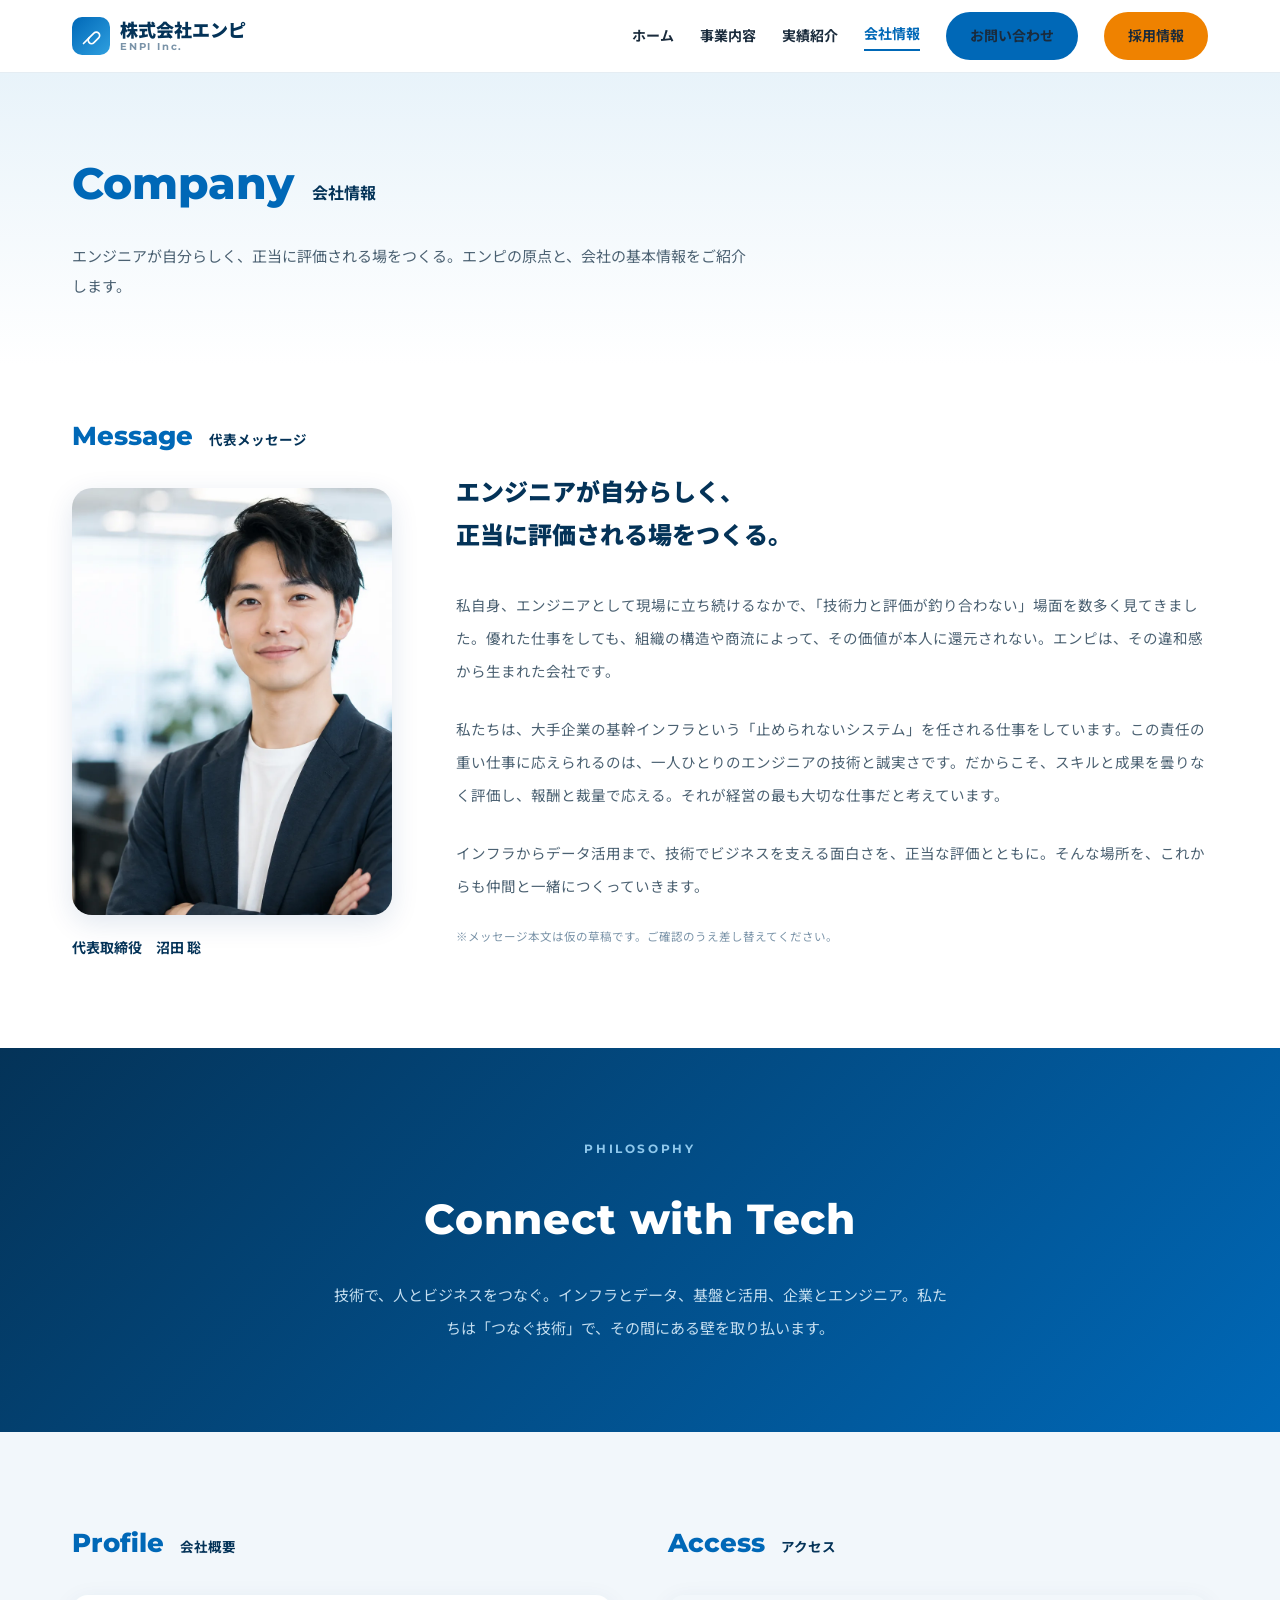
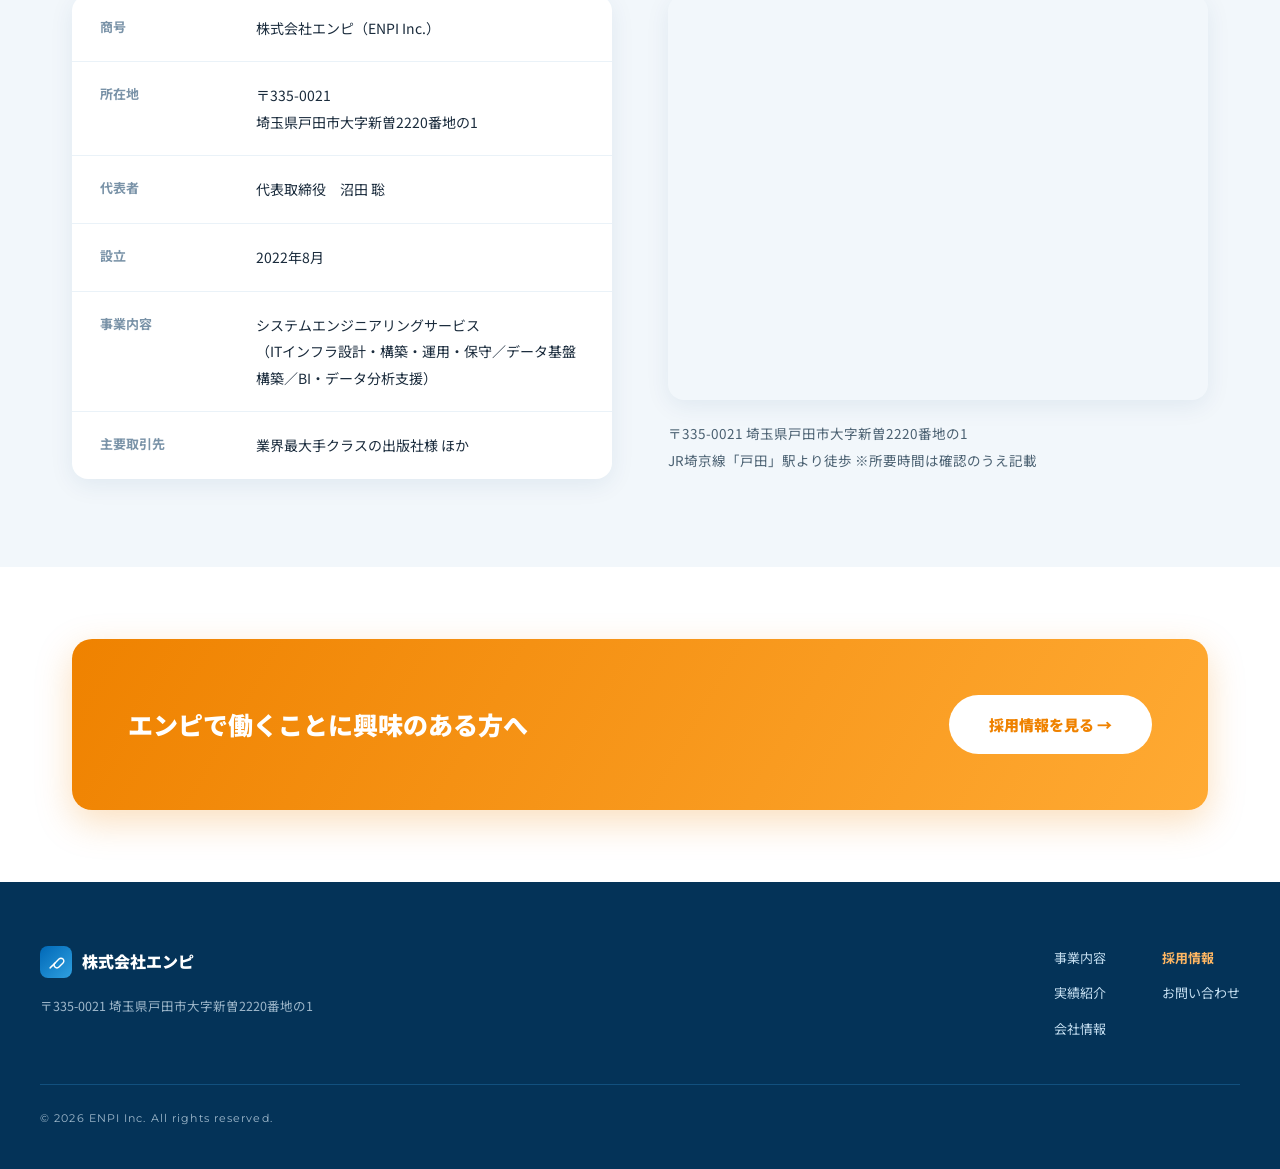
==== company.html @ b6f7d5bb "Add files via upload" ====
<!DOCTYPE html>
<html lang="ja">
<head>
<meta charset="UTF-8">
<meta name="viewport" content="width=device-width, initial-scale=1">
<title>会社情報｜株式会社エンピ</title>
<meta name="description" content="株式会社エンピの代表メッセージ、経営理念、会社概要、アクセスのご案内。">
<link rel="preconnect" href="https://fonts.googleapis.com"><link rel="preconnect" href="https://fonts.gstatic.com" crossorigin>
<link href="https://fonts.googleapis.com/css2?family=Noto+Sans+JP:wght@400;500;700;900&family=Montserrat:wght@600;700;800&display=swap" rel="stylesheet">
<link rel="stylesheet" href="css/style.css">
</head>
<body>

<header class="site-header">
  <div class="container inner">
    <a class="brand" href="index.html">
      <span class="brand-mark"><svg viewBox="0 0 24 24" width="20" height="20" fill="none" stroke="currentColor" stroke-width="2" stroke-linecap="round" stroke-linejoin="round"><path d="M3 21l7-7"/><path d="M10 14l5.5-5.5a4 4 0 0 1 5.7 5.7L15.5 19.9a4 4 0 0 1-5.7-5.7z"/></svg></span>
      <span class="brand-name"><b>株式会社エンピ</b><small>ENPI Inc.</small></span>
    </a>
    <button class="nav-toggle" aria-label="メニュー"><svg viewBox="0 0 24 24" width="26" height="26" fill="none" stroke="currentColor" stroke-width="2" stroke-linecap="round"><path d="M4 7h16M4 12h16M4 17h16"/></svg></button>
    <nav class="gnav">
      <a href="index.html">ホーム</a>
      <a href="services.html">事業内容</a>
      <a href="works.html">実績紹介</a>
      <a class="is-current" href="company.html">会社情報</a>
      <a class="btn btn-blue" href="contact.html">お問い合わせ</a>
      <a class="btn btn-orange" href="recruit.html">採用情報</a>
    </nav>
  </div>
</header>

<section class="page-title">
  <div class="container">
    <div class="head"><span class="en">Company</span><span class="ja">会社情報</span></div>
    <p class="lead">エンジニアが自分らしく、正当に評価される場をつくる。エンピの原点と、会社の基本情報をご紹介します。</p>
  </div>
</section>

<section style="padding:48px 0 88px">
  <div class="container company-grid" style="display:grid;grid-template-columns:320px 1fr;gap:64px;align-items:start">
    <div class="reveal">
      <div class="sec-head" style="margin-bottom:28px"><span class="en" style="font-size:26px">Message</span><span class="ja" style="font-size:13.5px">代表メッセージ</span></div>
      <div class="ph" style="width:100%;aspect-ratio:3/4;border-radius:20px;box-shadow:0 8px 28px rgba(0,60,120,.12)"><img src="asset/member-1.webp" alt="代表取締役の写真（仮）" style="object-position:center 20%"><!-- ※仮写真。代表の写真到着後に差し替え --></div>
      <p style="font-size:14px;font-weight:700;margin-top:20px;color:var(--navy)">代表取締役　沼田 聡</p>
    </div>
    <div class="reveal" style="padding-top:56px">
      <h2 style="font-size:24px;font-weight:900;color:var(--navy);line-height:1.8;margin-bottom:32px">エンジニアが自分らしく、<br>正当に評価される場をつくる。</h2>
      <div style="font-size:14.5px;line-height:2.3;color:var(--gray);display:flex;flex-direction:column;gap:24px">
        <p>私自身、エンジニアとして現場に立ち続けるなかで、「技術力と評価が釣り合わない」場面を数多く見てきました。優れた仕事をしても、組織の構造や商流によって、その価値が本人に還元されない。エンピは、その違和感から生まれた会社です。</p>
        <p>私たちは、大手企業の基幹インフラという「止められないシステム」を任される仕事をしています。この責任の重い仕事に応えられるのは、一人ひとりのエンジニアの技術と誠実さです。だからこそ、スキルと成果を曇りなく評価し、報酬と裁量で応える。それが経営の最も大切な仕事だと考えています。</p>
        <p>インフラからデータ活用まで、技術でビジネスを支える面白さを、正当な評価とともに。そんな場所を、これからも仲間と一緒につくっていきます。</p>
      </div>
      <p class="note" style="margin-top:24px;font-size:11.5px">※メッセージ本文は仮の草稿です。ご確認のうえ差し替えてください。</p>
    </div>
  </div>
</section>

<section class="philosophy" style="padding:88px 0">
  <div class="container">
    <p class="kicker">PHILOSOPHY</p>
    <h2>Connect with Tech</h2>
    <p>技術で、人とビジネスをつなぐ。インフラとデータ、基盤と活用、企業とエンジニア。私たちは「つなぐ技術」で、その間にある壁を取り払います。</p>
  </div>
</section>

<section class="sec sec-alt">
  <div class="container company-grid" style="display:grid;grid-template-columns:1fr 1fr;gap:56px;align-items:start">
    <div class="reveal">
      <div class="sec-head" style="margin-bottom:28px"><span class="en" style="font-size:26px">Profile</span><span class="ja" style="font-size:13.5px">会社概要</span></div>
      <dl class="def-card" style="margin:0">
        <div class="row"><dt>商号</dt><dd>株式会社エンピ（ENPI Inc.）</dd></div>
        <div class="row"><dt>所在地</dt><dd>〒335-0021<br>埼玉県戸田市大字新曽2220番地の1</dd></div>
        <div class="row"><dt>代表者</dt><dd>代表取締役　沼田 聡</dd></div>
        <div class="row"><dt>設立</dt><dd>2022年8月</dd></div>
        <div class="row"><dt>事業内容</dt><dd>システムエンジニアリングサービス<br>（ITインフラ設計・構築・運用・保守／データ基盤構築／BI・データ分析支援）</dd></div>
        <div class="row"><dt>主要取引先</dt><dd>業界最大手クラスの出版社様 ほか</dd></div>
      </dl>
    </div>
    <div class="reveal">
      <div class="sec-head" style="margin-bottom:28px"><span class="en" style="font-size:26px">Access</span><span class="ja" style="font-size:13.5px">アクセス</span></div>
      <div style="width:100%;aspect-ratio:4/3;border-radius:16px;overflow:hidden;box-shadow:0 6px 24px rgba(0,60,120,.08)">
        <iframe src="https://www.google.com/maps?q=%E5%9F%BC%E7%8E%89%E7%9C%8C%E6%88%B8%E7%94%B0%E5%B8%82%E5%A4%A7%E5%AD%97%E6%96%B0%E6%9B%BD2220-1&output=embed&z=16" width="100%" height="100%" style="border:0;display:block" loading="lazy" referrerpolicy="no-referrer-when-downgrade" title="株式会社エンピ 所在地"></iframe>
      </div>
      <p style="font-size:13.5px;line-height:2;color:var(--gray);margin-top:20px">〒335-0021 埼玉県戸田市大字新曽2220番地の1<br>JR埼京線「戸田」駅より徒歩 ※所要時間は確認のうえ記載</p>
    </div>
  </div>
</section>

<section style="padding:72px 0">
  <div class="container">
    <div class="cta-band cta-orange reveal">
      <h2>エンピで働くことに興味のある方へ</h2>
      <a class="btn btn-white-orange" href="recruit.html" style="flex-shrink:0">採用情報を見る →</a>
    </div>
  </div>
</section>

<footer class="site-footer">
  <div class="container inner">
    <div class="top">
      <div>
        <a class="brand" href="index.html">
          <span class="brand-mark" style="width:32px;height:32px;border-radius:8px"><svg viewBox="0 0 24 24" width="17" height="17" fill="none" stroke="currentColor" stroke-width="2" stroke-linecap="round" stroke-linejoin="round"><path d="M3 21l7-7"/><path d="M10 14l5.5-5.5a4 4 0 0 1 5.7 5.7L15.5 19.9a4 4 0 0 1-5.7-5.7z"/></svg></span>
          <span class="brand-name"><b style="font-size:16px">株式会社エンピ</b></span>
        </a>
        <p class="addr">〒335-0021 埼玉県戸田市大字新曽2220番地の1</p>
      </div>
      <nav class="fnav">
        <div class="col">
          <a href="services.html">事業内容</a>
          <a href="works.html">実績紹介</a>
          <a href="company.html">会社情報</a>
        </div>
        <div class="col">
          <a class="recruit" href="recruit.html">採用情報</a>
          <a href="contact.html">お問い合わせ</a>
        </div>
      </nav>
    </div>
    <p class="copyright">© 2026 ENPI Inc. All rights reserved.</p>
  </div>
</footer>

<script src="js/main.js"></script>
</body>
</html>
---- css/style.css ----
@charset "UTF-8";
/* ENPI Corporate Site */
:root{
  --blue:#0068B7; --blue-hover:#1B7FCC; --sky:#E8F3FA; --sky2:#D6E9F6;
  --navy:#043358; --ink:#1A2B3C; --gray:#4B6172; --muted:#7A93A8; --faint:#98A9B6;
  --bg:#F2F7FB; --line:#EAF2F8; --orange:#EF8200; --orange-hover:#FF9820;
  --en:'Montserrat',sans-serif;
}
*{box-sizing:border-box}
body{margin:0;background:#fff;color:var(--ink);font-family:'Noto Sans JP',sans-serif;-webkit-font-smoothing:antialiased;line-height:1.8}
a{color:var(--blue);text-decoration:none;transition:.2s}
a:hover{color:#3390D5}
img{max-width:100%;display:block}
h1,h2,h3,p{margin:0}
.container{max-width:1200px;margin:0 auto;padding-left:32px;padding-right:32px}

/* Header */
.site-header{position:sticky;top:0;z-index:50;background:#fff;box-shadow:0 1px 0 #E5EDF3}
.site-header .inner{height:72px;display:flex;align-items:center;justify-content:space-between}
.brand{display:flex;align-items:center;gap:10px;color:var(--navy)}
.brand:hover{color:var(--navy)}
.brand-mark{width:38px;height:38px;border-radius:10px;background:linear-gradient(135deg,var(--blue),#2FA0E0);display:flex;align-items:center;justify-content:center;color:#fff;flex-shrink:0}
.brand-name{display:flex;flex-direction:column;line-height:1.2}
.brand-name b{font-weight:900;font-size:18px}
.brand-name small{font-family:var(--en);font-size:10px;color:var(--muted);letter-spacing:.18em;font-weight:700}
.gnav{display:flex;align-items:center;gap:26px}
.gnav a{color:var(--ink);font-size:14px;font-weight:700}
.gnav a:hover{color:var(--blue)}
.gnav a.is-current{color:var(--blue);border-bottom:2px solid var(--blue);padding-bottom:2px}
.btn{display:inline-block;font-weight:700;border-radius:999px;text-align:center;transition:.2s;cursor:pointer;border:none;font-family:inherit}
.btn-blue{background:var(--blue);color:#fff;font-size:13.5px;padding:11px 24px}
.btn-blue:hover{background:var(--blue-hover);color:#fff}
.btn-orange{background:var(--orange);color:#fff;font-size:13.5px;padding:11px 24px}
.btn-orange:hover{background:var(--orange-hover);color:#fff}
.btn-lg{font-size:15px;padding:16px 36px}
.btn-outline{background:#fff;border:2px solid var(--blue);color:var(--blue);font-size:15px;padding:14px 34px}
.btn-outline:hover{background:var(--sky);color:var(--blue)}
.btn-white{background:#fff;color:var(--blue);font-size:14.5px;padding:15px 38px}
.btn-white:hover{background:var(--sky);color:var(--blue)}
.btn-white-orange{background:#fff;color:var(--orange);font-weight:900;font-size:15px;padding:16px 40px}
.btn-white-orange:hover{background:#FFF4E6;color:var(--orange)}
.nav-toggle{display:none;background:none;border:none;cursor:pointer;padding:8px;color:var(--navy)}

/* Section heads */
.sec{padding:88px 0}
.sec-alt{background:var(--bg)}
.sec-head{display:flex;align-items:baseline;gap:16px;margin-bottom:52px}
.sec-head .en{font-family:var(--en);font-size:36px;font-weight:800;color:var(--blue)}
.sec-head .ja{font-size:15px;font-weight:700;color:var(--navy)}
.sec-head-row{display:flex;align-items:baseline;justify-content:space-between;margin-bottom:52px}
.sec-head-row .sec-head{margin-bottom:0}
.more-link{font-size:13.5px;font-weight:700}

/* Page title */
.page-title{background:linear-gradient(180deg,var(--sky),#fff);padding:72px 0 64px}
.page-title .head{display:flex;align-items:baseline;gap:18px;margin-bottom:18px}
.page-title .en{font-family:var(--en);font-size:44px;font-weight:800;color:var(--blue)}
.page-title .ja{font-size:16px;font-weight:700;color:var(--navy)}
.page-title .lead{font-size:15px;color:var(--gray);line-height:2;max-width:680px}

/* Cards & misc */
.card{background:#fff;border-radius:16px;padding:40px 34px;box-shadow:0 6px 24px rgba(0,60,120,.08)}
.card-icon{width:52px;height:52px;border-radius:14px;background:var(--sky);display:flex;align-items:center;justify-content:center;color:var(--blue);margin-bottom:22px}
.card h3{font-size:18px;font-weight:700;color:var(--navy);margin-bottom:12px}
.card p{font-size:14px;line-height:2;color:var(--gray)}
.tag{display:inline-block;font-size:12px;font-weight:600;background:var(--sky);color:var(--blue);padding:5px 14px;border-radius:999px}
.pill{display:inline-block;background:var(--sky);color:var(--blue);font-size:12px;font-weight:700;padding:6px 16px;border-radius:999px}
.grid-3{display:grid;grid-template-columns:repeat(3,1fr);gap:28px}
.grid-2{display:grid;grid-template-columns:1fr 1fr;gap:28px}
.note{font-size:12px;color:var(--muted)}

/* Hero (top) */
.hero{background:linear-gradient(180deg,var(--sky) 0%,#fff 100%);overflow:hidden}
.hero .inner{padding:88px 0 96px;display:grid;grid-template-columns:1.1fr 1fr;gap:56px;align-items:center}
.hero .kicker{font-family:var(--en);font-weight:700;font-size:14px;color:var(--blue);letter-spacing:.18em;margin-bottom:20px}
.hero h1{font-size:44px;line-height:1.5;font-weight:900;margin-bottom:24px;color:var(--navy)}
.hero .lead{font-size:15.5px;line-height:2.1;color:var(--gray);margin-bottom:40px}
.hero .cta{display:flex;gap:14px}
.hero-photos{display:grid;grid-template-columns:1fr 1fr;gap:16px}
.ph{border-radius:16px;display:flex;align-items:center;justify-content:center;font-family:var(--en);font-size:11px;letter-spacing:.14em;font-weight:700}
.hero-photos .ph{aspect-ratio:4/3}
.hero-photos .ph:nth-child(odd){transform:translateY(20px)}
.ph-blue{background:linear-gradient(135deg,var(--blue),#2FA0E0);color:#fff;box-shadow:0 10px 28px rgba(0,60,120,.18)}
.ph-navy{background:linear-gradient(135deg,var(--navy),var(--blue));color:#fff}
.ph-sky{background:var(--sky2);color:var(--gray)}

/* Strength (photo + numbered list) */
.strength-grid{display:grid;grid-template-columns:.85fr 1.15fr;gap:64px;align-items:center}
.strength-photo{margin:0;border-radius:20px;overflow:hidden;aspect-ratio:3.2/4;box-shadow:0 10px 32px rgba(0,60,120,.14)}
.strength-photo img{width:100%;height:100%;object-fit:cover}
.strength-grid .sec-head{margin-bottom:28px}
.strength-list .item{display:flex;gap:26px;padding:26px 0;border-top:1px solid #D9E6F0}
.strength-list .item:last-child{border-bottom:1px solid #D9E6F0}
.strength-list .n{font-family:var(--en);font-size:20px;font-weight:800;color:var(--blue);line-height:1.5;flex-shrink:0}
.strength-list h3{font-size:17px;font-weight:700;color:var(--navy);margin-bottom:6px}
.strength-list p{font-size:13.5px;line-height:1.9;color:var(--gray)}

/* Stats bar */
.stats-bar{background:#fff;border-radius:20px;box-shadow:0 10px 36px rgba(0,60,120,.10);display:grid;grid-template-columns:repeat(4,1fr);overflow:hidden}
.stats-bar>div{padding:36px 28px;text-align:center;border-right:1px solid var(--line)}
.stats-bar>div:last-child{border-right:none}
.stats-bar .label{font-size:12.5px;font-weight:700;color:var(--gray);margin-bottom:10px}
.stats-bar .value{font-family:var(--en);font-size:36px;font-weight:800;color:var(--blue)}
.stats-bar .value small{font-size:16px;margin-left:2px}
.stats-bar .sub{font-size:11px;color:var(--faint);margin-top:8px}

/* Service digest tiles */
.svc-tiles{display:grid;grid-template-columns:repeat(3,1fr);gap:24px}
.svc-tile{border-radius:16px;padding:36px;display:flex;flex-direction:column;justify-content:flex-end;min-height:200px;background:var(--bg);color:var(--navy);transition:.25s}
.svc-tile:hover{background:var(--sky);color:var(--navy);transform:translateY(-3px)}
.svc-tile .en{font-family:var(--en);font-size:11px;letter-spacing:.16em;font-weight:700;color:var(--blue);margin-bottom:10px}
.svc-tile .ttl{font-size:17px;font-weight:700;margin-bottom:8px}
.svc-tile .desc{font-size:12.5px;line-height:1.9;color:var(--gray)}
.svc-tile.is-primary{grid-column:span 2;min-height:220px;padding:40px;background:linear-gradient(135deg,var(--navy),var(--blue));color:#fff;box-shadow:0 8px 28px rgba(0,60,120,.18)}
.svc-tile.is-primary:hover{color:#fff}
.svc-tile.is-primary .en{color:#8FC8EC}
.svc-tile.is-primary .ttl{font-size:20px}
.svc-tile.is-primary .desc{font-size:13px;color:#C4DEF0}

/* Big banners / CTA */
.cta-band{border-radius:20px;padding:56px;display:flex;align-items:center;justify-content:space-between;gap:32px}
.cta-band h2{font-size:25px;font-weight:900;line-height:1.7}
.cta-blue{background:linear-gradient(135deg,var(--navy),var(--blue));color:#fff;box-shadow:0 10px 32px rgba(0,60,120,.22)}
.cta-orange{background:linear-gradient(120deg,var(--orange),#FFAA33);color:#fff;box-shadow:0 12px 36px rgba(239,130,0,.26)}
.recruit-banner{border-radius:24px;background:linear-gradient(120deg,var(--orange),#FFAA33);color:#fff;padding:64px;display:flex;align-items:center;justify-content:space-between;gap:48px;box-shadow:0 14px 40px rgba(239,130,0,.28);position:relative;overflow:hidden}
.recruit-banner .deco{position:absolute;border-radius:50%;background:rgba(255,255,255,.12)}
.recruit-banner .kicker{font-family:var(--en);font-size:13px;letter-spacing:.2em;font-weight:700;margin-bottom:14px}
.recruit-banner h2{font-size:32px;font-weight:900;margin-bottom:14px;line-height:1.6}
.recruit-banner p{font-size:14.5px;line-height:1.9;opacity:.95}

/* News */
.news-list{background:#fff;border-radius:16px;box-shadow:0 6px 24px rgba(0,60,120,.08);overflow:hidden}
.news-list .row{display:flex;gap:32px;align-items:center;padding:24px 36px;border-bottom:1px solid var(--line)}
.news-list .date{font-family:var(--en);font-size:13px;font-weight:600;color:var(--muted);flex-shrink:0}
.news-list .cat{font-size:11.5px;font-weight:700;color:var(--blue);background:var(--sky);padding:4px 14px;border-radius:999px;flex-shrink:0}
.news-list .ttl{font-size:14px;font-weight:500}

/* Definition table */
.def-table{border-top:1px solid var(--line)}
.def-table .row{display:grid;grid-template-columns:140px 1fr;gap:16px;padding:18px 4px;border-bottom:1px solid var(--line)}
.def-table .row dt{font-size:13px;color:var(--muted);font-weight:700;margin:0}
.def-table .row dd{font-size:14px;margin:0;line-height:1.9}
.def-card{background:#fff;border-radius:16px;box-shadow:0 6px 24px rgba(0,60,120,.08);overflow:hidden}
.def-card .row{display:grid;grid-template-columns:140px 1fr;gap:16px;padding:20px 28px;border-bottom:1px solid var(--line)}
.def-card .row:last-child{border-bottom:none}
.def-card dt{font-size:13px;color:var(--muted);font-weight:700;margin:0}
.def-card dd{font-size:14px;margin:0;line-height:1.9}

/* Service detail blocks */
.svc-block{background:#fff;border-radius:20px;box-shadow:0 8px 28px rgba(0,60,120,.08);overflow:hidden}
.svc-block+.svc-block{margin-top:44px}
.svc-block .head{padding:40px 48px;border-bottom:1px solid var(--line);display:flex;align-items:baseline;gap:22px}
.svc-block .num{font-family:var(--en);font-size:22px;font-weight:800;color:#8FC8EC;flex-shrink:0}
.svc-block .head h2{font-size:23px;font-weight:900;color:var(--navy);margin-bottom:8px}
.svc-block .head p{font-size:14px;color:var(--gray);line-height:1.9}
.svc-block .cols{display:grid;grid-template-columns:1fr 1fr}
.svc-block .col{padding:34px 48px}
.svc-block .col:first-child{border-right:1px solid var(--line)}
.svc-block .col-label{font-family:var(--en);font-size:11px;color:var(--blue);letter-spacing:.16em;font-weight:700;margin-bottom:16px}
.svc-block .checks{display:flex;flex-direction:column;gap:10px}
.svc-block .checks div{display:flex;gap:10px;align-items:baseline;font-size:13.5px;line-height:1.8}
.svc-block .checks span{color:var(--blue);font-weight:700}
.svc-block .scope{font-size:13.5px;line-height:2;color:var(--gray)}
.svc-block .foot{padding:24px 48px;background:#F8FBFD;border-top:1px solid var(--line);display:flex;align-items:center;justify-content:space-between;gap:24px;flex-wrap:wrap}
.svc-block .stack{display:flex;align-items:center;gap:10px;flex-wrap:wrap}
.svc-block .stack-label{font-family:var(--en);font-size:11px;color:var(--muted);letter-spacing:.14em;font-weight:700}
/* Layer diagram */
.layers{max-width:760px;margin:0 auto;display:flex;flex-direction:column;gap:10px}
.layers a{display:block;padding:20px 28px;text-align:center;border-radius:12px;font-size:15px;font-weight:700}
.layers .l-en{font-family:var(--en);font-size:11px;letter-spacing:.14em;margin-left:14px;font-weight:700}
.layer4{background:#8FC8EC;color:var(--navy)}.layer4:hover{background:#A8D6F2;color:var(--navy)}
.layer3{background:#4FA3DC;color:#fff}.layer3:hover{background:#6BB4E4;color:#fff}
.layer2{background:var(--blue);color:#fff}.layer2:hover{background:var(--blue-hover);color:#fff}
.layer1{background:var(--navy);color:#fff;padding-top:26px;padding-bottom:26px}.layer1:hover{background:#0A4A7C;color:#fff}
.layers .caption{font-size:12.5px;color:var(--muted);text-align:center;margin-top:16px}

/* Works */
.case-hero{background:#fff;border-radius:24px;box-shadow:0 12px 40px rgba(0,60,120,.12);overflow:hidden}
.case-hero .head{background:linear-gradient(135deg,var(--navy),var(--blue));color:#fff;padding:48px}
.case-hero .meta{display:flex;align-items:center;gap:16px;margin-bottom:20px;flex-wrap:wrap}
.case-hero .badge{background:#fff;color:var(--blue);font-family:var(--en);font-size:12px;font-weight:800;padding:6px 18px;border-radius:999px;letter-spacing:.1em}
.case-hero .meta span:last-child{font-size:13px;color:#C4DEF0}
.case-hero .head h2{font-size:29px;font-weight:900;line-height:1.6;max-width:800px}
.case-hero .cols3{display:grid;grid-template-columns:repeat(3,1fr);border-bottom:1px solid var(--line)}
.case-hero .cols3>div{padding:36px 40px;border-right:1px solid var(--line)}
.case-hero .cols3>div:last-child{border-right:none}
.case-hero .col-label{font-family:var(--en);font-size:11px;color:var(--blue);letter-spacing:.16em;font-weight:700;margin-bottom:14px}
.case-hero .cols3 p{font-size:13.5px;line-height:2}
.case-hero .body{display:grid;grid-template-columns:1fr 1fr;gap:48px;padding:44px 48px;align-items:start}
.mini-stats{display:grid;grid-template-columns:1fr 1fr;gap:14px}
.mini-stats>div{background:var(--bg);border-radius:14px;padding:26px;text-align:center}
.mini-stats .v{font-family:var(--en);font-size:27px;font-weight:800;color:var(--blue)}
.mini-stats .l{font-size:11.5px;color:var(--gray);margin-top:6px}
.quote{background:#F8FBFD;border-left:4px solid var(--blue);border-radius:0 12px 12px 0;padding:20px 24px}
.quote p:first-child{font-size:13.5px;line-height:2;color:var(--gray)}
.quote .who{font-size:12px;color:var(--faint);margin-top:10px}
.case-card{background:#fff;border-radius:20px;box-shadow:0 8px 28px rgba(0,60,120,.08);padding:44px}
.case-card .meta{display:flex;align-items:center;gap:14px;margin-bottom:22px}
.case-card .badge{background:var(--sky);color:var(--blue);font-family:var(--en);font-size:11px;font-weight:800;padding:6px 16px;border-radius:999px;letter-spacing:.1em}
.case-card .meta span:last-child{font-size:12.5px;color:var(--muted)}
.case-card h3{font-size:20px;font-weight:900;color:var(--navy);line-height:1.6;margin-bottom:16px}
.case-card p{font-size:13.5px;line-height:2;color:var(--gray);margin-bottom:24px}
.tags{display:flex;gap:8px;flex-wrap:wrap}

/* Company */
.philosophy{background:linear-gradient(135deg,var(--navy),var(--blue));color:#fff;text-align:center}
.philosophy .kicker{font-family:var(--en);font-size:12px;color:#8FC8EC;letter-spacing:.22em;font-weight:700;margin-bottom:20px}
.philosophy h2{font-family:var(--en);font-size:42px;font-weight:800;margin-bottom:20px;letter-spacing:.02em}
.philosophy p{font-size:15px;color:#C4DEF0;line-height:2.2;max-width:620px;margin:0 auto}

/* Recruit */
.r-hero{background:linear-gradient(120deg,#3A2410,#7A4A08 45%,var(--orange));color:#fff;position:relative;overflow:hidden}
.r-hero .inner{padding:96px 0 104px;position:relative;max-width:820px}
.r-hero .kicker{font-family:var(--en);font-size:13px;letter-spacing:.22em;font-weight:700;color:#FFD8A3;margin-bottom:22px}
.r-hero h1{font-size:46px;font-weight:900;line-height:1.55;margin-bottom:22px}
.r-hero .lead{font-size:15.5px;line-height:2.1;opacity:.95;margin-bottom:40px}
.reason-num{font-family:var(--en);font-size:38px;font-weight:800;color:#FFC98A;line-height:1;margin-bottom:16px}
/* Reasons (borderless columns) */
.reason-row{display:grid;grid-template-columns:repeat(3,1fr);gap:48px}
.reason-row .item{border-top:2px solid var(--orange);padding-top:24px}
.reason-row .reason-num{color:var(--orange);font-size:30px}
.reason-row h3{font-size:18px;font-weight:700;color:var(--navy);margin-bottom:10px}
.reason-row p{font-size:13.5px;line-height:2;color:var(--gray)}
.num-grid{display:grid;grid-template-columns:repeat(4,1fr);gap:20px}
/* Plain stat grid (no card look) */
.num-plain{gap:0 44px}
.num-plain .num-card{background:none;box-shadow:none;border-radius:0;padding:26px 0 22px;text-align:left;border-top:1px solid #D9E6F0}
/* Project rows (alternating media) */
.proj-row{display:grid;grid-template-columns:1.05fr 1fr;gap:56px;align-items:center}
.proj-row+.proj-row{margin-top:72px}
.proj-row figure{margin:0;border-radius:18px;overflow:hidden;aspect-ratio:16/10;box-shadow:0 10px 30px rgba(0,60,120,.14)}
.proj-row img{width:100%;height:100%;object-fit:cover}
.proj-row.is-flip figure{order:2}
.proj-row .pill{margin-bottom:16px}
.proj-row h3{font-size:21px;font-weight:900;color:var(--navy);line-height:1.6;margin-bottom:14px}
.proj-row .body>p{font-size:14px;line-height:2;color:var(--gray)}
.proj-row .spec{font-size:12.5px;color:var(--muted);border-top:1px solid var(--line);padding-top:14px;margin-top:20px}
/* Plain headings */
.plain-h{font-size:16px;font-weight:700;color:var(--navy);margin-bottom:16px;padding-left:12px;border-left:3px solid var(--blue)}
.plain-p{font-size:13.5px;line-height:2;color:var(--gray)}
.num-card{background:#fff;border-radius:16px;padding:32px 24px;text-align:center;box-shadow:0 6px 24px rgba(0,60,120,.08)}
.num-card .v{font-family:var(--en);font-size:34px;font-weight:800;color:var(--blue)}
.num-card .v small{font-size:15px}
.num-card .l{font-size:12.5px;font-weight:700;color:var(--gray);margin-top:8px}
.num-card .sub{font-size:10.5px;color:var(--faint);margin-top:4px}
.iv-card{background:#fff;border-radius:20px;box-shadow:0 8px 28px rgba(0,60,120,.08);overflow:hidden}
.iv-card .photo{aspect-ratio:16/9;background:var(--sky2);display:flex;align-items:center;justify-content:center;font-family:var(--en);font-size:11px;letter-spacing:.12em;font-weight:700;color:var(--gray)}
.iv-card .body{padding:34px 36px}
.iv-card .role{font-size:12px;font-weight:700;color:var(--blue);margin-bottom:8px}
.iv-card h3{font-size:19px;font-weight:900;color:var(--navy);line-height:1.7;margin-bottom:14px}
.iv-card p{font-size:13.5px;line-height:2;color:var(--gray)}
.iv-card .name{font-size:12.5px;color:var(--faint);margin-top:16px}
/* Career steps */
.steps{display:flex;align-items:stretch;gap:0}
.step{flex:1;background:#fff;border-radius:14px;padding:26px 22px;box-shadow:0 6px 20px rgba(0,60,120,.08);text-align:center}
.step .n{font-family:var(--en);font-size:12px;font-weight:800;color:var(--blue);letter-spacing:.14em;margin-bottom:8px}
.step .t{font-size:15px;font-weight:700;color:var(--navy)}
.step .d{font-size:12px;color:var(--gray);margin-top:8px;line-height:1.8}
.step-arrow{display:flex;align-items:center;padding:0 12px;color:#8FC8EC;font-size:22px;font-weight:700}
/* Tabs */
.tabs{display:flex;gap:10px;margin-bottom:0}
.tab-btn{font-family:inherit;font-size:14.5px;font-weight:700;padding:16px 32px;border:none;border-radius:14px 14px 0 0;background:var(--sky2);color:var(--gray);cursor:pointer;transition:.2s}
.tab-btn.is-active{background:#fff;color:var(--blue);box-shadow:0 -6px 18px rgba(0,60,120,.06)}
.tab-panel{display:none;background:#fff;border-radius:0 20px 20px 20px;box-shadow:0 10px 32px rgba(0,60,120,.08);padding:8px 0}
.tab-panel.is-active{display:block}
/* FAQ */
.faq{background:#fff;border-radius:16px;box-shadow:0 6px 24px rgba(0,60,120,.08);overflow:hidden}
.faq-item{border-bottom:1px solid var(--line)}
.faq-item:last-child{border-bottom:none}
.faq-q{width:100%;display:flex;align-items:center;gap:18px;padding:22px 32px;background:none;border:none;font-family:inherit;font-size:14.5px;font-weight:700;color:var(--navy);text-align:left;cursor:pointer}
.faq-q .mark{font-family:var(--en);font-weight:800;color:var(--blue);flex-shrink:0}
.faq-q .chev{margin-left:auto;color:var(--muted);transition:.25s;flex-shrink:0}
.faq-item.is-open .faq-q .chev{transform:rotate(180deg)}
.faq-a{max-height:0;overflow:hidden;transition:max-height .3s ease}
.faq-a .in{padding:0 32px 24px 66px;font-size:13.5px;line-height:2;color:var(--gray)}
/* Forms */
.form-card{background:#fff;border-radius:20px;box-shadow:0 10px 32px rgba(0,60,120,.10);padding:48px}
.form-row{margin-bottom:24px}
.form-row label{display:block;font-size:13.5px;font-weight:700;color:var(--navy);margin-bottom:8px}
.req{display:inline-block;background:var(--orange);color:#fff;font-size:10.5px;font-weight:700;padding:2px 8px;border-radius:4px;margin-left:8px;vertical-align:1px}
.opt{display:inline-block;background:#C6D4DE;color:#fff;font-size:10.5px;font-weight:700;padding:2px 8px;border-radius:4px;margin-left:8px;vertical-align:1px}
input[type=text],input[type=email],input[type=tel],select,textarea{width:100%;font-family:inherit;font-size:14px;padding:13px 16px;border:1.5px solid #D5E2EC;border-radius:10px;background:#F8FBFD;color:var(--ink);transition:.2s}
input:focus,select:focus,textarea:focus{outline:none;border-color:var(--blue);background:#fff;box-shadow:0 0 0 3px rgba(0,104,183,.12)}
textarea{resize:vertical;min-height:140px}
.form-msg{display:none;background:#E8F7EE;border:1.5px solid #7BC89B;color:#1E6B40;border-radius:12px;padding:18px 24px;font-size:14px;font-weight:700;margin-bottom:24px}
.form-msg.is-visible{display:block}

/* Footer */
.site-footer{background:var(--navy);color:#9FB8CB}
.site-footer .inner{padding:64px 0 40px}
.site-footer .top{display:flex;justify-content:space-between;gap:48px;padding-bottom:44px;border-bottom:1px solid #12507E}
.site-footer .brand{color:#fff}
.site-footer .addr{font-size:12.5px;line-height:1.9;margin-top:16px}
.fnav{display:flex;gap:56px}
.fnav .col{display:flex;flex-direction:column;gap:12px}
.fnav a{color:#C4DEF0;font-size:13px}
.fnav a:hover{color:#fff}
.fnav a.recruit{color:#FFB763;font-weight:700}
.fnav a.recruit:hover{color:#FFD8A3}
.copyright{font-family:var(--en);font-size:11px;letter-spacing:.1em;margin-top:24px}

/* Photos */
.ph{position:relative;overflow:hidden}
.ph>img{position:absolute;inset:0;width:100%;height:100%;object-fit:cover}
.img-band{background-size:cover;background-position:center;color:#fff;padding:120px 0}
.img-band .en{font-family:var(--en);font-size:13px;letter-spacing:.22em;font-weight:700;color:#8FC8EC;margin-bottom:18px}
.img-band h2{font-size:32px;font-weight:900;line-height:1.7}
.case-media{height:280px}
.case-media img{width:100%;height:100%;object-fit:cover}
.card-img{width:100%;height:180px;object-fit:cover;border-radius:12px;margin-bottom:24px}
.iv-card .photo{overflow:hidden}
.iv-card .photo img{width:100%;height:100%;object-fit:cover;object-position:center 28%}

/* Reveal animation */
.reveal{opacity:0;transform:translateY(18px);transition:opacity .6s ease,transform .6s ease}
.reveal.is-visible{opacity:1;transform:translateY(0)}

/* Responsive */
@media(max-width:960px){
  .hero .inner{grid-template-columns:1fr;padding:56px 0 64px}
  .strength-grid{grid-template-columns:1fr;gap:40px}
  .strength-photo{aspect-ratio:16/10}
  .proj-row{grid-template-columns:1fr;gap:28px}
  .proj-row.is-flip figure{order:0}
  .proj-row+.proj-row{margin-top:56px}
  .reason-row{grid-template-columns:1fr;gap:32px}
  .grid-3,.grid-2,.svc-tiles,.num-grid{grid-template-columns:1fr 1fr}
  .svc-tile.is-primary{grid-column:span 2}
  .stats-bar{grid-template-columns:1fr 1fr}
  .stats-bar>div{border-bottom:1px solid var(--line)}
  .case-hero .cols3,.svc-block .cols,.case-hero .body{grid-template-columns:1fr}
  .svc-block .col:first-child{border-right:none;border-bottom:1px solid var(--line)}
  .cta-band,.recruit-banner{flex-direction:column;text-align:center;padding:44px 32px}
  .steps{flex-direction:column;gap:12px}
  .step-arrow{justify-content:center;transform:rotate(90deg);padding:0}
  .company-grid{grid-template-columns:1fr !important}
  .gnav{position:fixed;top:72px;right:0;left:0;background:#fff;flex-direction:column;align-items:stretch;padding:24px 32px;gap:18px;box-shadow:0 16px 32px rgba(0,60,120,.14);display:none}
  .gnav.is-open{display:flex}
  .nav-toggle{display:block}
}
@media(max-width:600px){
  .grid-3,.grid-2,.svc-tiles,.num-grid{grid-template-columns:1fr}
  .svc-tile.is-primary{grid-column:span 1}
  .hero h1{font-size:32px}
  .r-hero h1{font-size:32px}
  .page-title .en{font-size:34px}
  .container{padding-left:20px;padding-right:20px}
  .stats-bar{grid-template-columns:1fr}
  .form-card{padding:32px 24px}
}
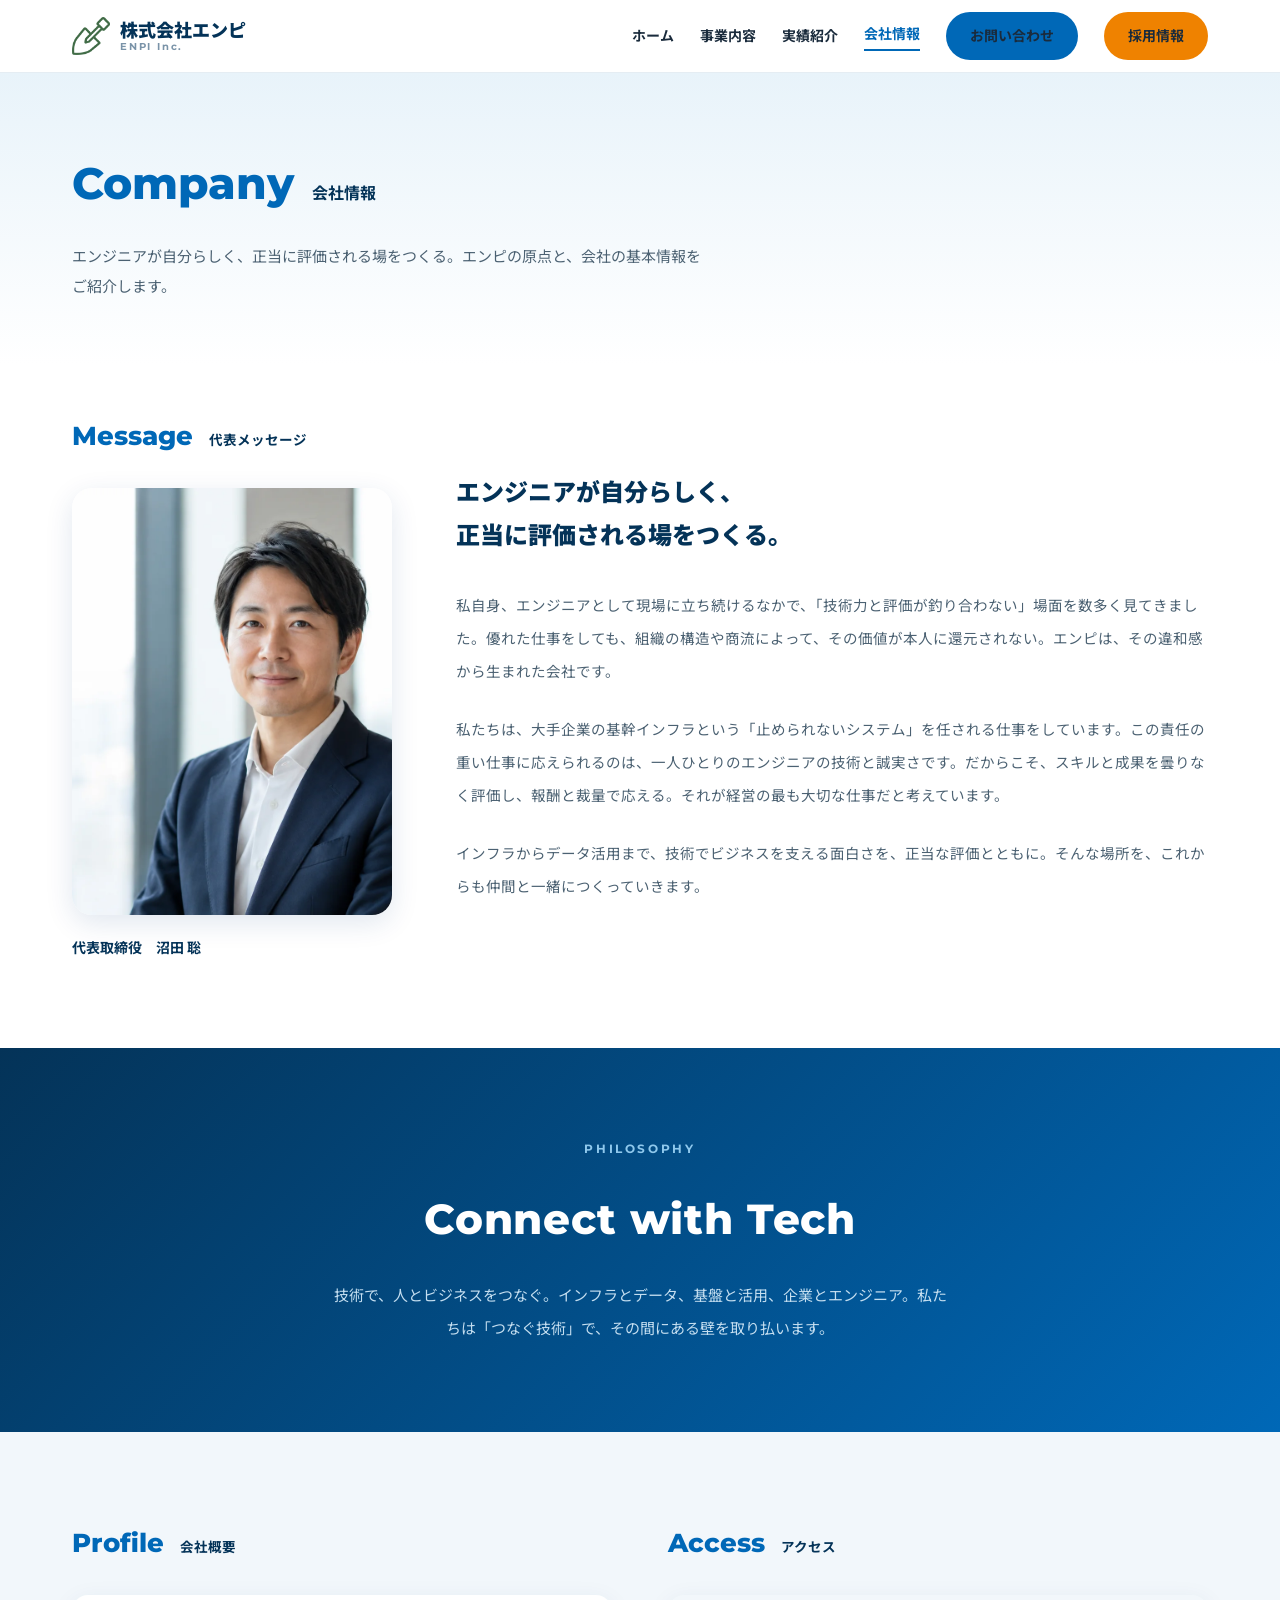
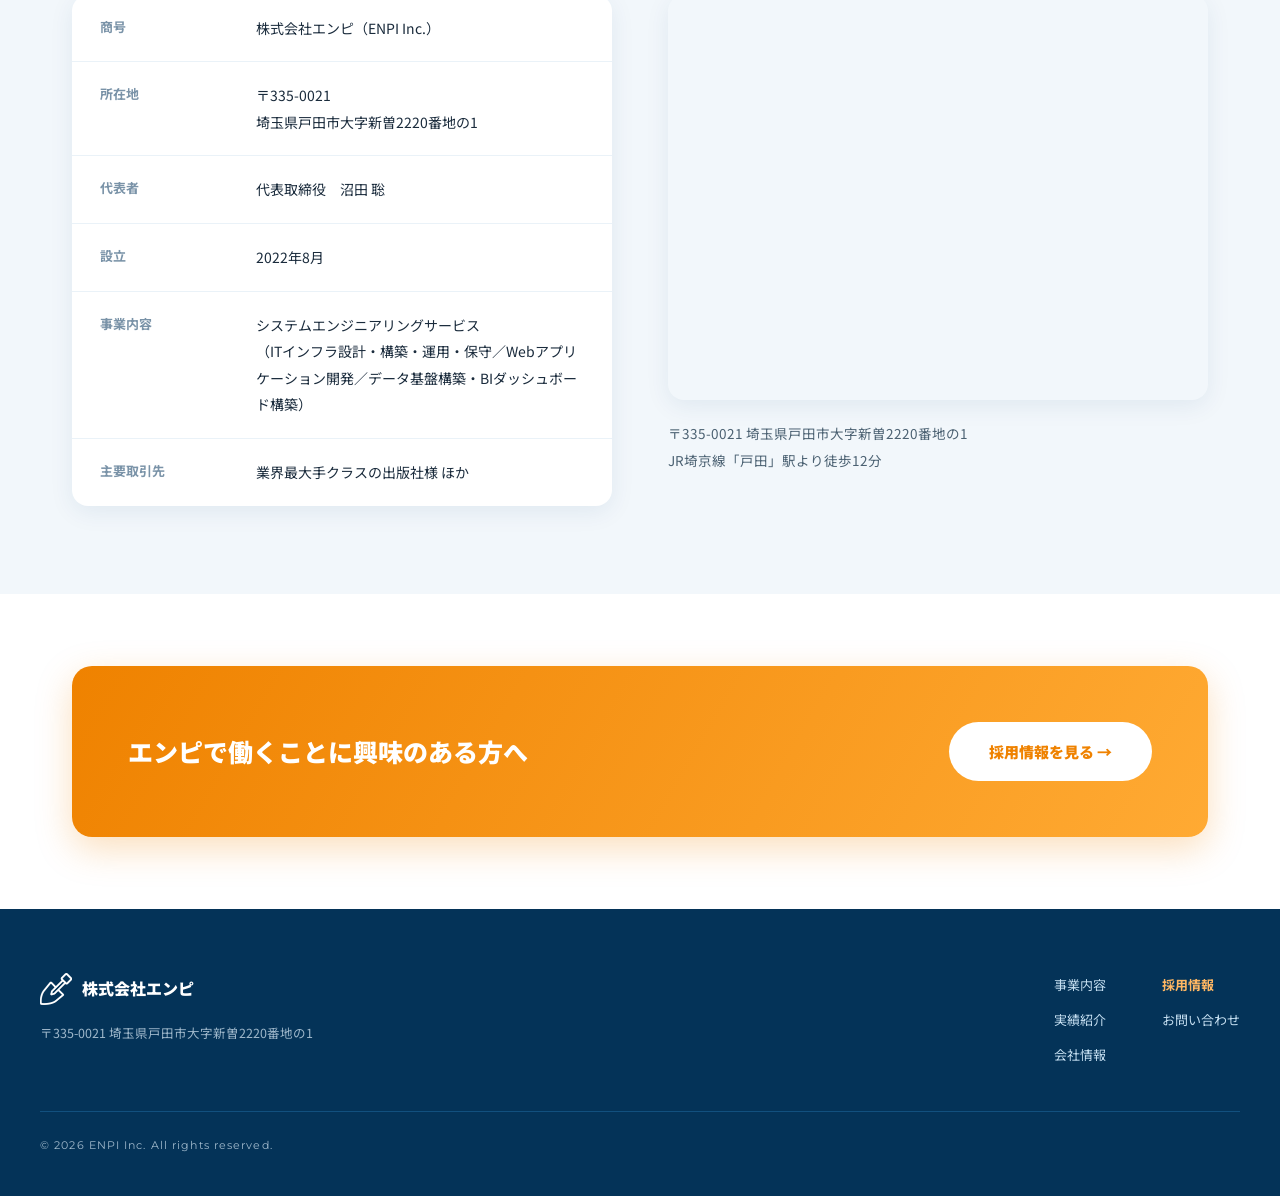
==== commit fd3131f9: "Add files via upload" ====
--- a/company.html
+++ b/company.html
@@ -7,6 +7,7 @@
 <meta name="description" content="株式会社エンピの代表メッセージ、経営理念、会社概要、アクセスのご案内。">
 <link rel="preconnect" href="https://fonts.googleapis.com"><link rel="preconnect" href="https://fonts.gstatic.com" crossorigin>
 <link href="https://fonts.googleapis.com/css2?family=Noto+Sans+JP:wght@400;500;700;900&family=Montserrat:wght@600;700;800&display=swap" rel="stylesheet">
+<link rel="icon" type="image/png" href="asset/logo.png">
 <link rel="stylesheet" href="css/style.css">
 </head>
 <body>
@@ -14,7 +15,7 @@
 <header class="site-header">
   <div class="container inner">
     <a class="brand" href="index.html">
-      <span class="brand-mark"><svg viewBox="0 0 24 24" width="20" height="20" fill="none" stroke="currentColor" stroke-width="2" stroke-linecap="round" stroke-linejoin="round"><path d="M3 21l7-7"/><path d="M10 14l5.5-5.5a4 4 0 0 1 5.7 5.7L15.5 19.9a4 4 0 0 1-5.7-5.7z"/></svg></span>
+      <span class="brand-mark"><img src="asset/logo.png" alt="株式会社エンピ ロゴ"></span>
       <span class="brand-name"><b>株式会社エンピ</b><small>ENPI Inc.</small></span>
     </a>
     <button class="nav-toggle" aria-label="メニュー"><svg viewBox="0 0 24 24" width="26" height="26" fill="none" stroke="currentColor" stroke-width="2" stroke-linecap="round"><path d="M4 7h16M4 12h16M4 17h16"/></svg></button>
@@ -40,7 +41,7 @@
   <div class="container company-grid" style="display:grid;grid-template-columns:320px 1fr;gap:64px;align-items:start">
     <div class="reveal">
       <div class="sec-head" style="margin-bottom:28px"><span class="en" style="font-size:26px">Message</span><span class="ja" style="font-size:13.5px">代表メッセージ</span></div>
-      <div class="ph" style="width:100%;aspect-ratio:3/4;border-radius:20px;box-shadow:0 8px 28px rgba(0,60,120,.12)"><img src="asset/member-1.webp" alt="代表取締役の写真（仮）" style="object-position:center 20%"><!-- ※仮写真。代表の写真到着後に差し替え --></div>
+      <div class="ph" style="width:100%;aspect-ratio:3/4;border-radius:20px;box-shadow:0 8px 28px rgba(0,60,120,.12)"><img src="asset/ceo.webp" alt="代表取締役 沼田聡"></div>
       <p style="font-size:14px;font-weight:700;margin-top:20px;color:var(--navy)">代表取締役　沼田 聡</p>
     </div>
     <div class="reveal" style="padding-top:56px">
@@ -50,7 +51,6 @@
         <p>私たちは、大手企業の基幹インフラという「止められないシステム」を任される仕事をしています。この責任の重い仕事に応えられるのは、一人ひとりのエンジニアの技術と誠実さです。だからこそ、スキルと成果を曇りなく評価し、報酬と裁量で応える。それが経営の最も大切な仕事だと考えています。</p>
         <p>インフラからデータ活用まで、技術でビジネスを支える面白さを、正当な評価とともに。そんな場所を、これからも仲間と一緒につくっていきます。</p>
       </div>
-      <p class="note" style="margin-top:24px;font-size:11.5px">※メッセージ本文は仮の草稿です。ご確認のうえ差し替えてください。</p>
     </div>
   </div>
 </section>
@@ -72,7 +72,7 @@
         <div class="row"><dt>所在地</dt><dd>〒335-0021<br>埼玉県戸田市大字新曽2220番地の1</dd></div>
         <div class="row"><dt>代表者</dt><dd>代表取締役　沼田 聡</dd></div>
         <div class="row"><dt>設立</dt><dd>2022年8月</dd></div>
-        <div class="row"><dt>事業内容</dt><dd>システムエンジニアリングサービス<br>（ITインフラ設計・構築・運用・保守／データ基盤構築／BI・データ分析支援）</dd></div>
+        <div class="row"><dt>事業内容</dt><dd>システムエンジニアリングサービス<br>（ITインフラ設計・構築・運用・保守／Webアプリケーション開発／データ基盤構築・BIダッシュボード構築）</dd></div>
         <div class="row"><dt>主要取引先</dt><dd>業界最大手クラスの出版社様 ほか</dd></div>
       </dl>
     </div>
@@ -81,7 +81,7 @@
       <div style="width:100%;aspect-ratio:4/3;border-radius:16px;overflow:hidden;box-shadow:0 6px 24px rgba(0,60,120,.08)">
         <iframe src="https://www.google.com/maps?q=%E5%9F%BC%E7%8E%89%E7%9C%8C%E6%88%B8%E7%94%B0%E5%B8%82%E5%A4%A7%E5%AD%97%E6%96%B0%E6%9B%BD2220-1&output=embed&z=16" width="100%" height="100%" style="border:0;display:block" loading="lazy" referrerpolicy="no-referrer-when-downgrade" title="株式会社エンピ 所在地"></iframe>
       </div>
-      <p style="font-size:13.5px;line-height:2;color:var(--gray);margin-top:20px">〒335-0021 埼玉県戸田市大字新曽2220番地の1<br>JR埼京線「戸田」駅より徒歩 ※所要時間は確認のうえ記載</p>
+      <p style="font-size:13.5px;line-height:2;color:var(--gray);margin-top:20px">〒335-0021 埼玉県戸田市大字新曽2220番地の1<br>JR埼京線「戸田」駅より徒歩12分</p>
     </div>
   </div>
 </section>
@@ -100,7 +100,7 @@
     <div class="top">
       <div>
         <a class="brand" href="index.html">
-          <span class="brand-mark" style="width:32px;height:32px;border-radius:8px"><svg viewBox="0 0 24 24" width="17" height="17" fill="none" stroke="currentColor" stroke-width="2" stroke-linecap="round" stroke-linejoin="round"><path d="M3 21l7-7"/><path d="M10 14l5.5-5.5a4 4 0 0 1 5.7 5.7L15.5 19.9a4 4 0 0 1-5.7-5.7z"/></svg></span>
+          <span class="brand-mark" style="width:32px;height:32px"><img src="asset/logo-white.png" alt=""></span>
           <span class="brand-name"><b style="font-size:16px">株式会社エンピ</b></span>
         </a>
         <p class="addr">〒335-0021 埼玉県戸田市大字新曽2220番地の1</p>
--- a/css/style.css
+++ b/css/style.css
@@ -8,6 +8,9 @@
 }
 *{box-sizing:border-box}
 body{margin:0;background:#fff;color:var(--ink);font-family:'Noto Sans JP',sans-serif;-webkit-font-smoothing:antialiased;line-height:1.8}
+/* 改行の最適化：見出しは行のバランスを取り、日本語は文節単位で折り返す（対応ブラウザのみ） */
+h1,h2,h3{text-wrap:balance}
+h1,h2,h3,.lead{word-break:auto-phrase}
 a{color:var(--blue);text-decoration:none;transition:.2s}
 a:hover{color:#3390D5}
 img{max-width:100%;display:block}
@@ -19,7 +22,8 @@
 .site-header .inner{height:72px;display:flex;align-items:center;justify-content:space-between}
 .brand{display:flex;align-items:center;gap:10px;color:var(--navy)}
 .brand:hover{color:var(--navy)}
-.brand-mark{width:38px;height:38px;border-radius:10px;background:linear-gradient(135deg,var(--blue),#2FA0E0);display:flex;align-items:center;justify-content:center;color:#fff;flex-shrink:0}
+.brand-mark{width:38px;height:38px;display:flex;align-items:center;justify-content:center;flex-shrink:0}
+.brand-mark img{width:100%;height:100%;object-fit:contain}
 .brand-name{display:flex;flex-direction:column;line-height:1.2}
 .brand-name b{font-weight:900;font-size:18px}
 .brand-name small{font-family:var(--en);font-size:10px;color:var(--muted);letter-spacing:.18em;font-weight:700}
@@ -76,6 +80,12 @@
 .hero h1{font-size:44px;line-height:1.5;font-weight:900;margin-bottom:24px;color:var(--navy)}
 .hero .lead{font-size:15.5px;line-height:2.1;color:var(--gray);margin-bottom:40px}
 .hero .cta{display:flex;gap:14px}
+.hero-proof{margin-top:36px;border-left:3px solid var(--blue);padding:2px 0 2px 18px}
+.hero-proof .l{font-family:var(--en);font-size:10.5px;letter-spacing:.2em;font-weight:700;color:var(--blue);margin-bottom:6px}
+.hero-proof p{font-size:13px;line-height:1.9;color:var(--gray)}
+.hero-proof b{color:var(--navy)}
+.img-band .sub{margin-top:18px;font-size:14px;color:#C4DEF0;line-height:1.9}
+.svc-block .proof{margin-top:12px;font-size:12.5px;font-weight:700;color:var(--blue)}
 .hero-photos{display:grid;grid-template-columns:1fr 1fr;gap:16px}
 .ph{border-radius:16px;display:flex;align-items:center;justify-content:center;font-family:var(--en);font-size:11px;letter-spacing:.14em;font-weight:700}
 .hero-photos .ph{aspect-ratio:4/3}
@@ -111,7 +121,10 @@
 .svc-tile .en{font-family:var(--en);font-size:11px;letter-spacing:.16em;font-weight:700;color:var(--blue);margin-bottom:10px}
 .svc-tile .ttl{font-size:17px;font-weight:700;margin-bottom:8px}
 .svc-tile .desc{font-size:12.5px;line-height:1.9;color:var(--gray)}
-.svc-tile.is-primary{grid-column:span 2;min-height:220px;padding:40px;background:linear-gradient(135deg,var(--navy),var(--blue));color:#fff;box-shadow:0 8px 28px rgba(0,60,120,.18)}
+.tile-illust{width:100%;height:110px;object-fit:contain;object-position:left center;margin-bottom:20px}
+.svc-tile.is-primary{grid-column:span 2;min-height:220px;padding:40px;background:linear-gradient(135deg,var(--navy),var(--blue));color:#fff;box-shadow:0 8px 28px rgba(0,60,120,.18);display:grid;grid-template-columns:1.15fr .85fr;column-gap:32px;align-content:center}
+.svc-tile.is-primary .tile-illust{grid-column:2;grid-row:1/span 3;height:180px;margin:0;object-position:center}
+.svc-tile.is-primary .en,.svc-tile.is-primary .ttl,.svc-tile.is-primary .desc{grid-column:1}
 .svc-tile.is-primary:hover{color:#fff}
 .svc-tile.is-primary .en{color:#8FC8EC}
 .svc-tile.is-primary .ttl{font-size:20px}
@@ -145,6 +158,23 @@
 .def-card .row:last-child{border-bottom:none}
 .def-card dt{font-size:13px;color:var(--muted);font-weight:700;margin:0}
 .def-card dd{font-size:14px;margin:0;line-height:1.9}
+
+/* Service rows (compact) */
+.svc-row{display:grid;grid-template-columns:1fr 230px;column-gap:56px;align-items:center;padding:48px 0;border-top:1px solid #D9E6F0}
+.svc-row:last-of-type{border-bottom:1px solid #D9E6F0}
+.svc-row.is-flip{grid-template-columns:230px 1fr}
+.svc-row.is-flip .illust{order:-1}
+.svc-row .num{font-family:var(--en);font-size:12px;letter-spacing:.16em;font-weight:800;color:var(--blue);margin-bottom:10px}
+.svc-row h2{font-size:21px;font-weight:900;color:var(--navy);line-height:1.6;margin-bottom:12px}
+.svc-row .desc{font-size:14px;line-height:1.9;color:var(--gray)}
+.svc-row .proof{margin-top:10px;font-size:12.5px;font-weight:700;color:var(--blue)}
+.svc-row .lines{margin:20px 0 0;font-size:13px;line-height:1.9}
+.svc-row .lines div{display:flex;gap:16px;padding:7px 0}
+.svc-row .lines div+div{border-top:1px solid var(--line)}
+.svc-row .lines dt{flex-shrink:0;width:92px;font-weight:700;color:var(--navy)}
+.svc-row .lines dd{margin:0;color:var(--gray)}
+.svc-row .foot-line{display:flex;align-items:center;justify-content:space-between;gap:16px;flex-wrap:wrap;margin-top:20px}
+.svc-row .illust{width:100%;height:180px;object-fit:contain}
 
 /* Service detail blocks */
 .svc-block{background:#fff;border-radius:20px;box-shadow:0 8px 28px rgba(0,60,120,.08);overflow:hidden}
@@ -165,9 +195,19 @@
 .svc-block .stack{display:flex;align-items:center;gap:10px;flex-wrap:wrap}
 .svc-block .stack-label{font-family:var(--en);font-size:11px;color:var(--muted);letter-spacing:.14em;font-weight:700}
 /* Layer diagram */
-.layers{max-width:760px;margin:0 auto;display:flex;flex-direction:column;gap:10px}
-.layers a{display:block;padding:20px 28px;text-align:center;border-radius:12px;font-size:15px;font-weight:700}
-.layers .l-en{font-family:var(--en);font-size:11px;letter-spacing:.14em;margin-left:14px;font-weight:700}
+.layers-wrap{max-width:920px;margin:0 auto;display:grid;grid-template-columns:auto 1fr auto;column-gap:20px;align-items:stretch}
+.layers-flow{display:flex;flex-direction:column;align-items:center;justify-content:center;gap:12px}
+.layers-flow .txt{writing-mode:vertical-rl;font-size:12px;letter-spacing:.16em;font-weight:700;color:var(--muted)}
+.layers-flow .arr{color:var(--blue);font-size:22px;font-weight:700;line-height:1}
+.layers{display:flex;flex-direction:column;gap:10px}
+.layers a{display:flex;align-items:baseline;gap:14px;padding:18px 26px;border-radius:12px;font-weight:700}
+.layers .l-name{font-size:15px;flex-shrink:0}
+.layers .l-role{font-size:12px;font-weight:500;opacity:.85}
+.layers .l-en{font-family:var(--en);font-size:11px;letter-spacing:.14em;font-weight:700;margin-left:auto;flex-shrink:0}
+.layers-ops{display:flex;flex-direction:column;align-items:center;justify-content:center;gap:12px;padding:18px 14px;border:1.5px dashed var(--blue);border-radius:12px;background:var(--sky)}
+.layers-ops .l-name{writing-mode:vertical-rl;font-size:14px;font-weight:800;color:var(--navy);letter-spacing:.1em}
+.layers-ops .l-role{writing-mode:vertical-rl;font-size:11px;color:var(--gray)}
+.layers-wrap .caption{grid-column:1/-1}
 .layer4{background:#8FC8EC;color:var(--navy)}.layer4:hover{background:#A8D6F2;color:var(--navy)}
 .layer3{background:#4FA3DC;color:#fff}.layer3:hover{background:#6BB4E4;color:#fff}
 .layer2{background:var(--blue);color:#fff}.layer2:hover{background:var(--blue-hover);color:#fff}
@@ -329,6 +369,14 @@
   .stats-bar{grid-template-columns:1fr 1fr}
   .stats-bar>div{border-bottom:1px solid var(--line)}
   .case-hero .cols3,.svc-block .cols,.case-hero .body{grid-template-columns:1fr}
+  .svc-row,.svc-row.is-flip{grid-template-columns:1fr}
+  .svc-row .illust{height:130px;order:-1;margin-bottom:20px}
+  .layers-wrap{grid-template-columns:1fr;row-gap:12px}
+  .layers-flow{display:none}
+  .layers a{flex-wrap:wrap;row-gap:2px}
+  .layers .l-role{width:100%;order:3}
+  .layers-ops{flex-direction:row;padding:14px 18px}
+  .layers-ops .l-name,.layers-ops .l-role{writing-mode:horizontal-tb}
   .svc-block .col:first-child{border-right:none;border-bottom:1px solid var(--line)}
   .cta-band,.recruit-banner{flex-direction:column;text-align:center;padding:44px 32px}
   .steps{flex-direction:column;gap:12px}
@@ -339,8 +387,11 @@
   .nav-toggle{display:block}
 }
 @media(max-width:600px){
+  /* 狭い画面では装飾目的の手動改行を無効化し、自然な折り返しに任せる */
+  .hero h1 br,.hero-proof br,.img-band h2 br,.cta-band h2 br,.cta-blue h3 br,.recruit-banner h2 br,.r-hero h1 br,.iv-card h3 br,.case-hero h3 br,.br-pc{display:none}
   .grid-3,.grid-2,.svc-tiles,.num-grid{grid-template-columns:1fr}
-  .svc-tile.is-primary{grid-column:span 1}
+  .svc-tile.is-primary{grid-column:span 1;grid-template-columns:1fr}
+  .svc-tile.is-primary .tile-illust{grid-column:1;grid-row:auto;height:130px;margin-bottom:18px}
   .hero h1{font-size:32px}
   .r-hero h1{font-size:32px}
   .page-title .en{font-size:34px}
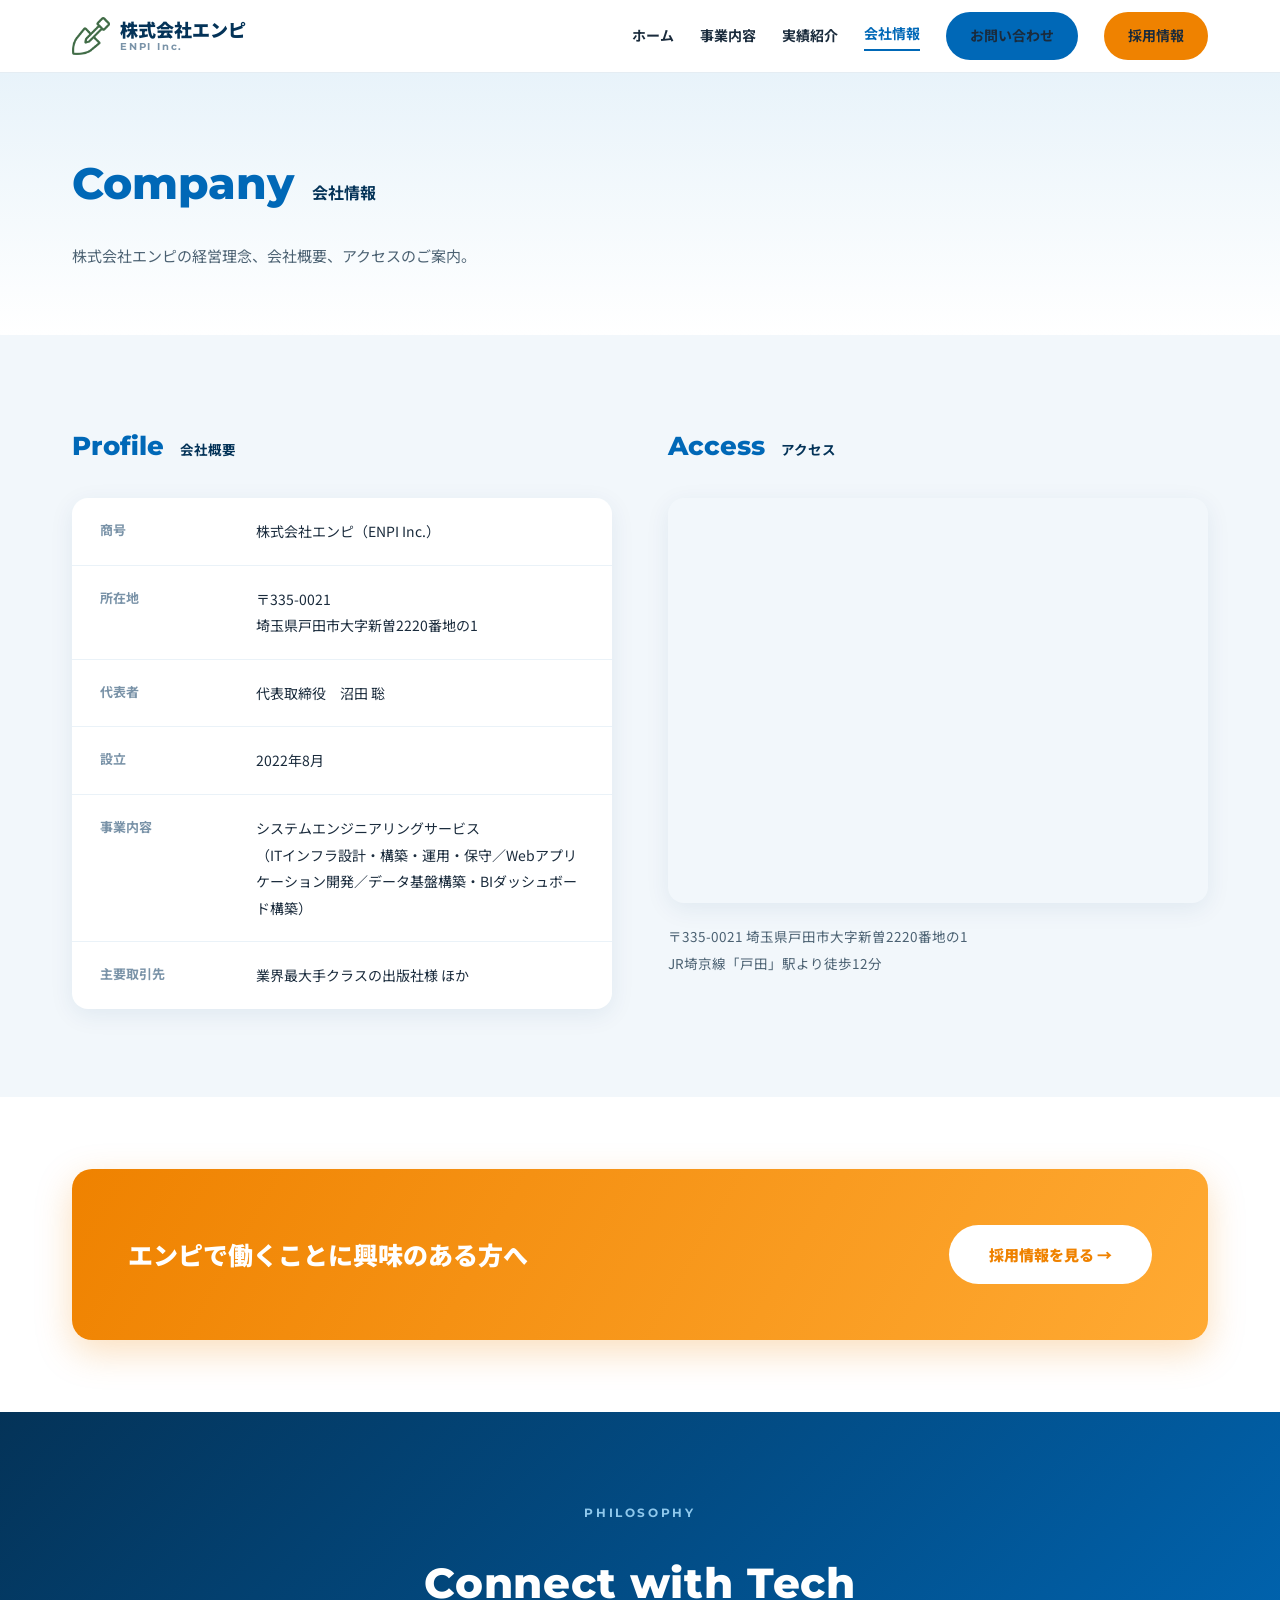
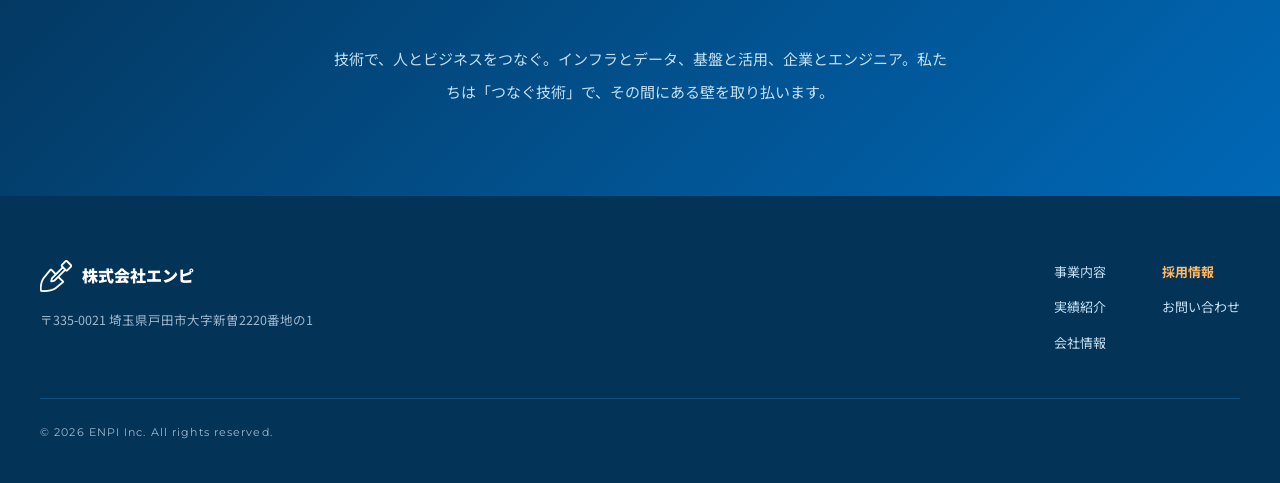
==== commit 591f6cdb: "Add files via upload" ====
--- a/company.html
+++ b/company.html
@@ -4,7 +4,7 @@
 <meta charset="UTF-8">
 <meta name="viewport" content="width=device-width, initial-scale=1">
 <title>会社情報｜株式会社エンピ</title>
-<meta name="description" content="株式会社エンピの代表メッセージ、経営理念、会社概要、アクセスのご案内。">
+<meta name="description" content="株式会社エンピの経営理念、会社概要、アクセスのご案内。">
 <link rel="preconnect" href="https://fonts.googleapis.com"><link rel="preconnect" href="https://fonts.gstatic.com" crossorigin>
 <link href="https://fonts.googleapis.com/css2?family=Noto+Sans+JP:wght@400;500;700;900&family=Montserrat:wght@600;700;800&display=swap" rel="stylesheet">
 <link rel="icon" type="image/png" href="asset/logo.png">
@@ -33,35 +33,10 @@
 <section class="page-title">
   <div class="container">
     <div class="head"><span class="en">Company</span><span class="ja">会社情報</span></div>
-    <p class="lead">エンジニアが自分らしく、正当に評価される場をつくる。エンピの原点と、会社の基本情報をご紹介します。</p>
+    <p class="lead">株式会社エンピの経営理念、会社概要、アクセスのご案内。</p>
   </div>
 </section>
 
-<section style="padding:48px 0 88px">
-  <div class="container company-grid" style="display:grid;grid-template-columns:320px 1fr;gap:64px;align-items:start">
-    <div class="reveal">
-      <div class="sec-head" style="margin-bottom:28px"><span class="en" style="font-size:26px">Message</span><span class="ja" style="font-size:13.5px">代表メッセージ</span></div>
-      <div class="ph" style="width:100%;aspect-ratio:3/4;border-radius:20px;box-shadow:0 8px 28px rgba(0,60,120,.12)"><img src="asset/ceo.webp" alt="代表取締役 沼田聡"></div>
-      <p style="font-size:14px;font-weight:700;margin-top:20px;color:var(--navy)">代表取締役　沼田 聡</p>
-    </div>
-    <div class="reveal" style="padding-top:56px">
-      <h2 style="font-size:24px;font-weight:900;color:var(--navy);line-height:1.8;margin-bottom:32px">エンジニアが自分らしく、<br>正当に評価される場をつくる。</h2>
-      <div style="font-size:14.5px;line-height:2.3;color:var(--gray);display:flex;flex-direction:column;gap:24px">
-        <p>私自身、エンジニアとして現場に立ち続けるなかで、「技術力と評価が釣り合わない」場面を数多く見てきました。優れた仕事をしても、組織の構造や商流によって、その価値が本人に還元されない。エンピは、その違和感から生まれた会社です。</p>
-        <p>私たちは、大手企業の基幹インフラという「止められないシステム」を任される仕事をしています。この責任の重い仕事に応えられるのは、一人ひとりのエンジニアの技術と誠実さです。だからこそ、スキルと成果を曇りなく評価し、報酬と裁量で応える。それが経営の最も大切な仕事だと考えています。</p>
-        <p>インフラからデータ活用まで、技術でビジネスを支える面白さを、正当な評価とともに。そんな場所を、これからも仲間と一緒につくっていきます。</p>
-      </div>
-    </div>
-  </div>
-</section>
-
-<section class="philosophy" style="padding:88px 0">
-  <div class="container">
-    <p class="kicker">PHILOSOPHY</p>
-    <h2>Connect with Tech</h2>
-    <p>技術で、人とビジネスをつなぐ。インフラとデータ、基盤と活用、企業とエンジニア。私たちは「つなぐ技術」で、その間にある壁を取り払います。</p>
-  </div>
-</section>
 
 <section class="sec sec-alt">
   <div class="container company-grid" style="display:grid;grid-template-columns:1fr 1fr;gap:56px;align-items:start">
@@ -95,6 +70,14 @@
   </div>
 </section>
 
+<section class="philosophy" style="padding:88px 0">
+  <div class="container">
+    <p class="kicker">PHILOSOPHY</p>
+    <h2>Connect with Tech</h2>
+    <p>技術で、人とビジネスをつなぐ。インフラとデータ、基盤と活用、企業とエンジニア。私たちは「つなぐ技術」で、その間にある壁を取り払います。</p>
+  </div>
+</section>
+
 <footer class="site-footer">
   <div class="container inner">
     <div class="top">
--- a/css/style.css
+++ b/css/style.css
@@ -227,6 +227,7 @@
 .case-hero .col-label{font-family:var(--en);font-size:11px;color:var(--blue);letter-spacing:.16em;font-weight:700;margin-bottom:14px}
 .case-hero .cols3 p{font-size:13.5px;line-height:2}
 .case-hero .body{display:grid;grid-template-columns:1fr 1fr;gap:48px;padding:44px 48px;align-items:start}
+.case-hero .case-index-body{grid-template-columns:1.3fr 1fr}
 .mini-stats{display:grid;grid-template-columns:1fr 1fr;gap:14px}
 .mini-stats>div{background:var(--bg);border-radius:14px;padding:26px;text-align:center}
 .mini-stats .v{font-family:var(--en);font-size:27px;font-weight:800;color:var(--blue)}
@@ -357,7 +358,11 @@
 
 /* Responsive */
 @media(max-width:960px){
-  .hero .inner{grid-template-columns:1fr;padding:56px 0 64px}
+  .hero .inner{grid-template-columns:1fr;padding:32px 0 56px;gap:36px}
+  .hero .inner > div{order:2}
+  .hero .inner > .hero-photos{order:1;grid-template-columns:1fr;gap:0}
+  .hero-photos .ph:not(:nth-child(3)){display:none}
+  .hero-photos .ph:nth-child(3){transform:none;aspect-ratio:16/9;box-shadow:0 8px 24px rgba(0,60,120,.15)}
   .strength-grid{grid-template-columns:1fr;gap:40px}
   .strength-photo{aspect-ratio:16/10}
   .proj-row{grid-template-columns:1fr;gap:28px}
@@ -368,7 +373,14 @@
   .svc-tile.is-primary{grid-column:span 2}
   .stats-bar{grid-template-columns:1fr 1fr}
   .stats-bar>div{border-bottom:1px solid var(--line)}
-  .case-hero .cols3,.svc-block .cols,.case-hero .body{grid-template-columns:1fr}
+  .case-hero .cols3,.svc-block .cols,.case-hero .body,.case-hero .case-index-body{grid-template-columns:1fr}
+  .case-hero .body,.case-hero .case-index-body{padding:32px 20px}
+  .case-hero .cols3>div{border-right:none;border-bottom:1px solid var(--line);padding:24px 20px}
+  .case-hero .cols3>div:last-child{border-bottom:none}
+  .mini-stats{gap:10px}
+  .mini-stats>div{padding:16px 12px}
+  .mini-stats .v{font-size:22px}
+  .mini-stats .l{font-size:10.5px}
   .svc-row,.svc-row.is-flip{grid-template-columns:1fr}
   .svc-row .illust{height:130px;order:-1;margin-bottom:20px}
   .layers-wrap{grid-template-columns:1fr;row-gap:12px}
@@ -385,6 +397,10 @@
   .gnav{position:fixed;top:72px;right:0;left:0;background:#fff;flex-direction:column;align-items:stretch;padding:24px 32px;gap:18px;box-shadow:0 16px 32px rgba(0,60,120,.14);display:none}
   .gnav.is-open{display:flex}
   .nav-toggle{display:block}
+  .site-footer .top{flex-direction:column;align-items:center;text-align:center;gap:36px;padding-bottom:36px}
+  .site-footer .top > div{display:flex;flex-direction:column;align-items:center}
+  .fnav{justify-content:center;gap:48px;width:100%}
+  .copyright{text-align:center}
 }
 @media(max-width:600px){
   /* 狭い画面では装飾目的の手動改行を無効化し、自然な折り返しに任せる */
@@ -398,4 +414,9 @@
   .container{padding-left:20px;padding-right:20px}
   .stats-bar{grid-template-columns:1fr}
   .form-card{padding:32px 24px}
+  .case-media{height:180px}
+  .case-hero .head{padding:32px 20px}
+  .case-hero .head h2{font-size:22px;line-height:1.5}
+  .news-list .row{flex-wrap:wrap;gap:10px 16px;padding:20px 16px}
+  .news-list .ttl{flex-basis:100%;margin-top:2px;line-height:1.5}
 }
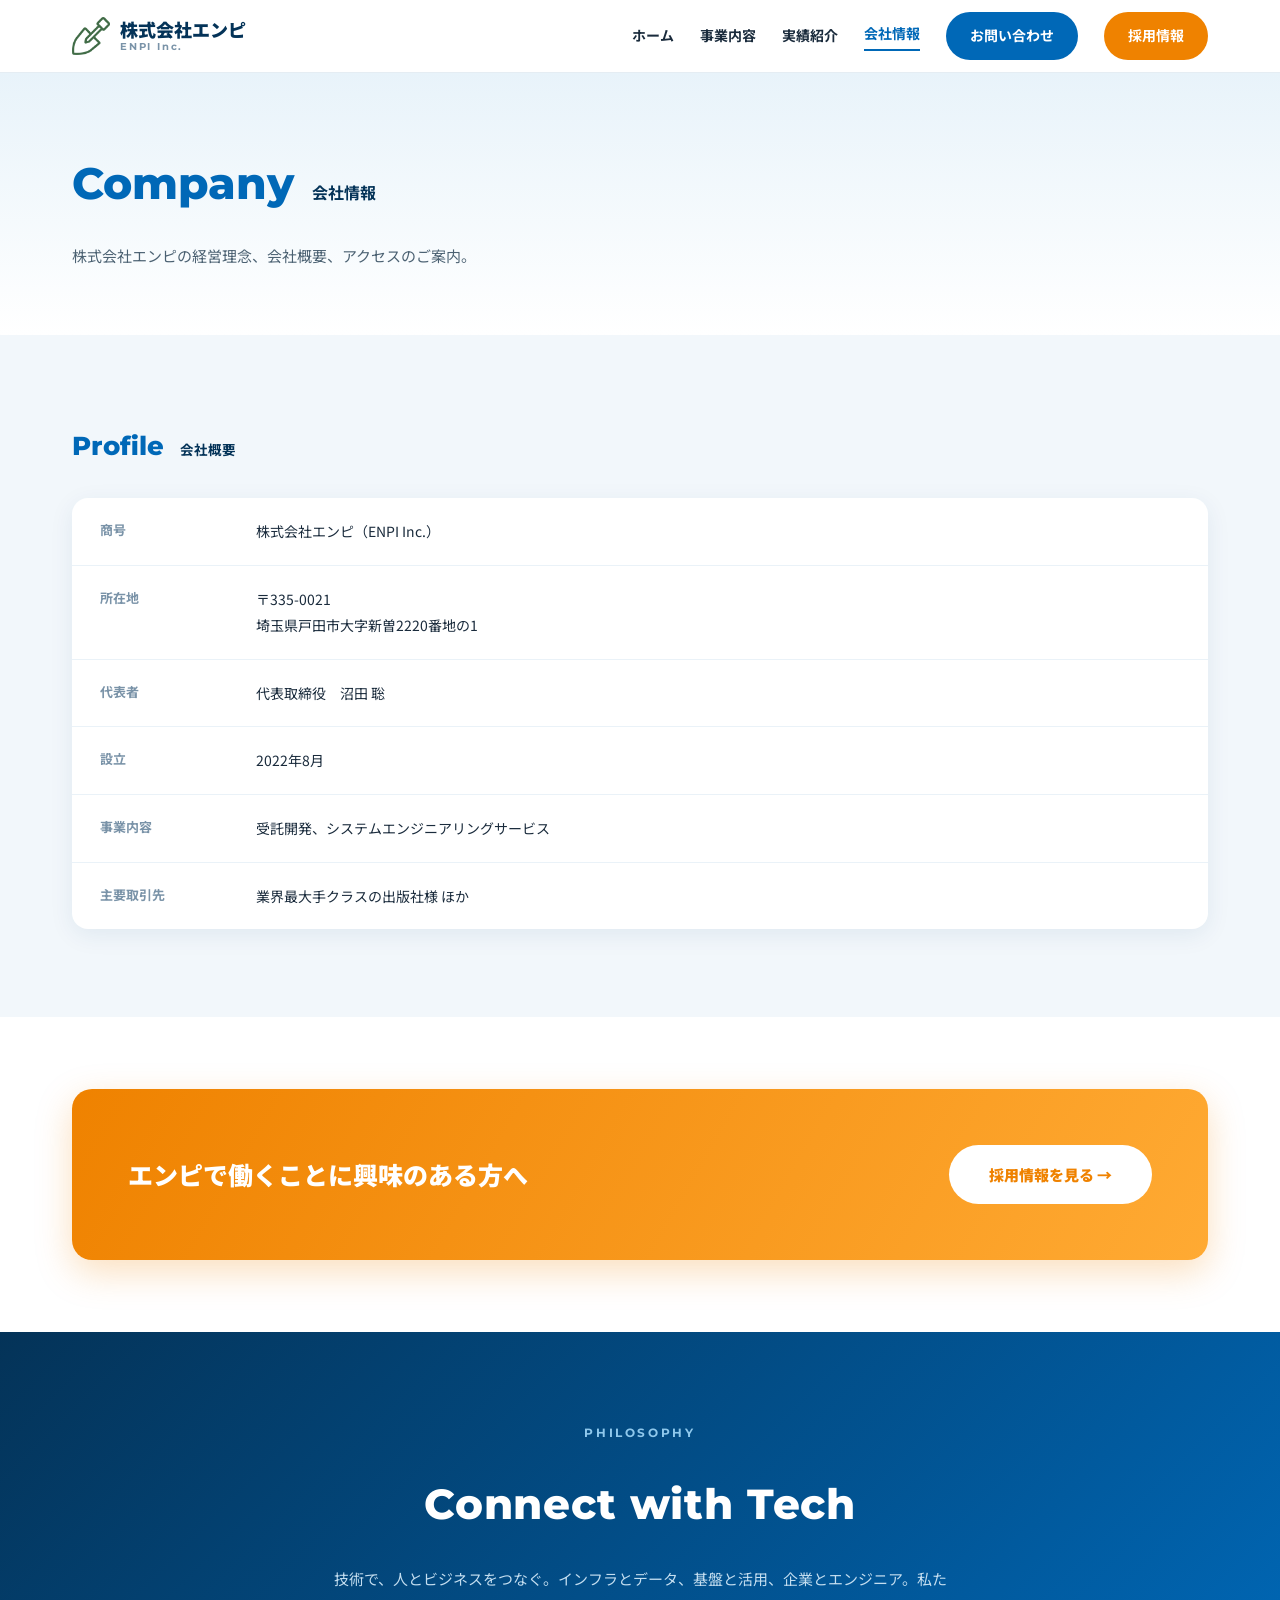
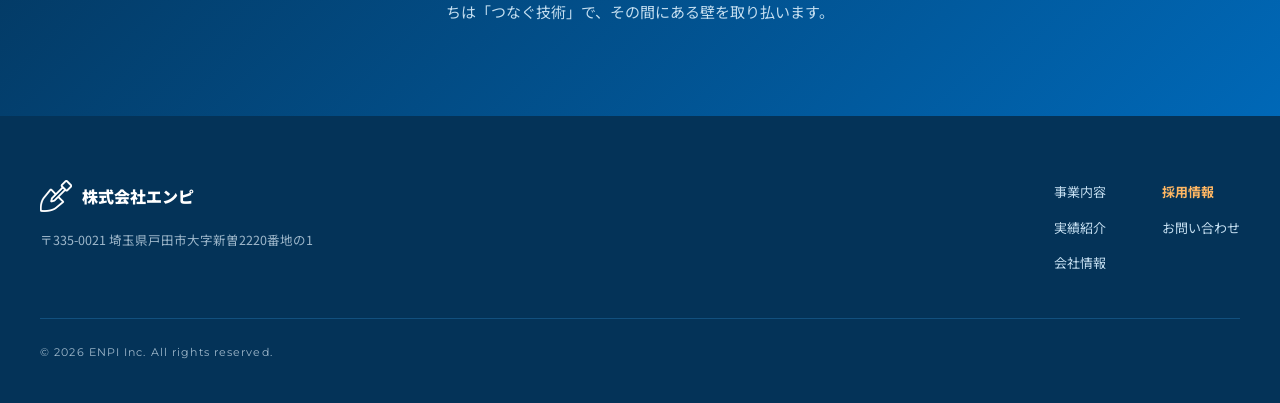
==== commit 6a7d3163: "Add files via upload" ====
--- a/company.html
+++ b/company.html
@@ -39,7 +39,7 @@
 
 
 <section class="sec sec-alt">
-  <div class="container company-grid" style="display:grid;grid-template-columns:1fr 1fr;gap:56px;align-items:start">
+  <div class="container">
     <div class="reveal">
       <div class="sec-head" style="margin-bottom:28px"><span class="en" style="font-size:26px">Profile</span><span class="ja" style="font-size:13.5px">会社概要</span></div>
       <dl class="def-card" style="margin:0">
@@ -47,16 +47,9 @@
         <div class="row"><dt>所在地</dt><dd>〒335-0021<br>埼玉県戸田市大字新曽2220番地の1</dd></div>
         <div class="row"><dt>代表者</dt><dd>代表取締役　沼田 聡</dd></div>
         <div class="row"><dt>設立</dt><dd>2022年8月</dd></div>
-        <div class="row"><dt>事業内容</dt><dd>システムエンジニアリングサービス<br>（ITインフラ設計・構築・運用・保守／Webアプリケーション開発／データ基盤構築・BIダッシュボード構築）</dd></div>
+        <div class="row"><dt>事業内容</dt><dd>受託開発、システムエンジニアリングサービス</dd></div>
         <div class="row"><dt>主要取引先</dt><dd>業界最大手クラスの出版社様 ほか</dd></div>
       </dl>
-    </div>
-    <div class="reveal">
-      <div class="sec-head" style="margin-bottom:28px"><span class="en" style="font-size:26px">Access</span><span class="ja" style="font-size:13.5px">アクセス</span></div>
-      <div style="width:100%;aspect-ratio:4/3;border-radius:16px;overflow:hidden;box-shadow:0 6px 24px rgba(0,60,120,.08)">
-        <iframe src="https://www.google.com/maps?q=%E5%9F%BC%E7%8E%89%E7%9C%8C%E6%88%B8%E7%94%B0%E5%B8%82%E5%A4%A7%E5%AD%97%E6%96%B0%E6%9B%BD2220-1&output=embed&z=16" width="100%" height="100%" style="border:0;display:block" loading="lazy" referrerpolicy="no-referrer-when-downgrade" title="株式会社エンピ 所在地"></iframe>
-      </div>
-      <p style="font-size:13.5px;line-height:2;color:var(--gray);margin-top:20px">〒335-0021 埼玉県戸田市大字新曽2220番地の1<br>JR埼京線「戸田」駅より徒歩12分</p>
     </div>
   </div>
 </section>
--- a/css/style.css
+++ b/css/style.css
@@ -31,6 +31,8 @@
 .gnav a{color:var(--ink);font-size:14px;font-weight:700}
 .gnav a:hover{color:var(--blue)}
 .gnav a.is-current{color:var(--blue);border-bottom:2px solid var(--blue);padding-bottom:2px}
+.gnav a.btn-blue,.gnav a.btn-orange{color:#fff}
+.gnav a.btn-blue:hover,.gnav a.btn-orange:hover{color:#fff}
 .btn{display:inline-block;font-weight:700;border-radius:999px;text-align:center;transition:.2s;cursor:pointer;border:none;font-family:inherit}
 .btn-blue{background:var(--blue);color:#fff;font-size:13.5px;padding:11px 24px}
 .btn-blue:hover{background:var(--blue-hover);color:#fff}
@@ -90,9 +92,9 @@
 .ph{border-radius:16px;display:flex;align-items:center;justify-content:center;font-family:var(--en);font-size:11px;letter-spacing:.14em;font-weight:700}
 .hero-photos .ph{aspect-ratio:4/3}
 .hero-photos .ph:nth-child(odd){transform:translateY(20px)}
-.ph-blue{background:linear-gradient(135deg,var(--blue),#2FA0E0);color:#fff;box-shadow:0 10px 28px rgba(0,60,120,.18)}
-.ph-navy{background:linear-gradient(135deg,var(--navy),var(--blue));color:#fff}
-.ph-sky{background:var(--sky2);color:var(--gray)}
+.ph-blue{box-shadow:0 10px 28px rgba(0,60,120,.18)}
+.ph-navy{box-shadow:0 10px 28px rgba(4,51,88,.16)}
+.ph-sky{background:var(--sky2)}
 
 /* Strength (photo + numbered list) */
 .strength-grid{display:grid;grid-template-columns:.85fr 1.15fr;gap:64px;align-items:center}
@@ -361,8 +363,8 @@
   .hero .inner{grid-template-columns:1fr;padding:32px 0 56px;gap:36px}
   .hero .inner > div{order:2}
   .hero .inner > .hero-photos{order:1;grid-template-columns:1fr;gap:0}
-  .hero-photos .ph:not(:nth-child(3)){display:none}
-  .hero-photos .ph:nth-child(3){transform:none;aspect-ratio:16/9;box-shadow:0 8px 24px rgba(0,60,120,.15)}
+  .hero-photos .ph:not(:nth-child(1)){display:none}
+  .hero-photos .ph:nth-child(1){transform:none;aspect-ratio:16/9;box-shadow:0 8px 24px rgba(0,60,120,.15)}
   .strength-grid{grid-template-columns:1fr;gap:40px}
   .strength-photo{aspect-ratio:16/10}
   .proj-row{grid-template-columns:1fr;gap:28px}
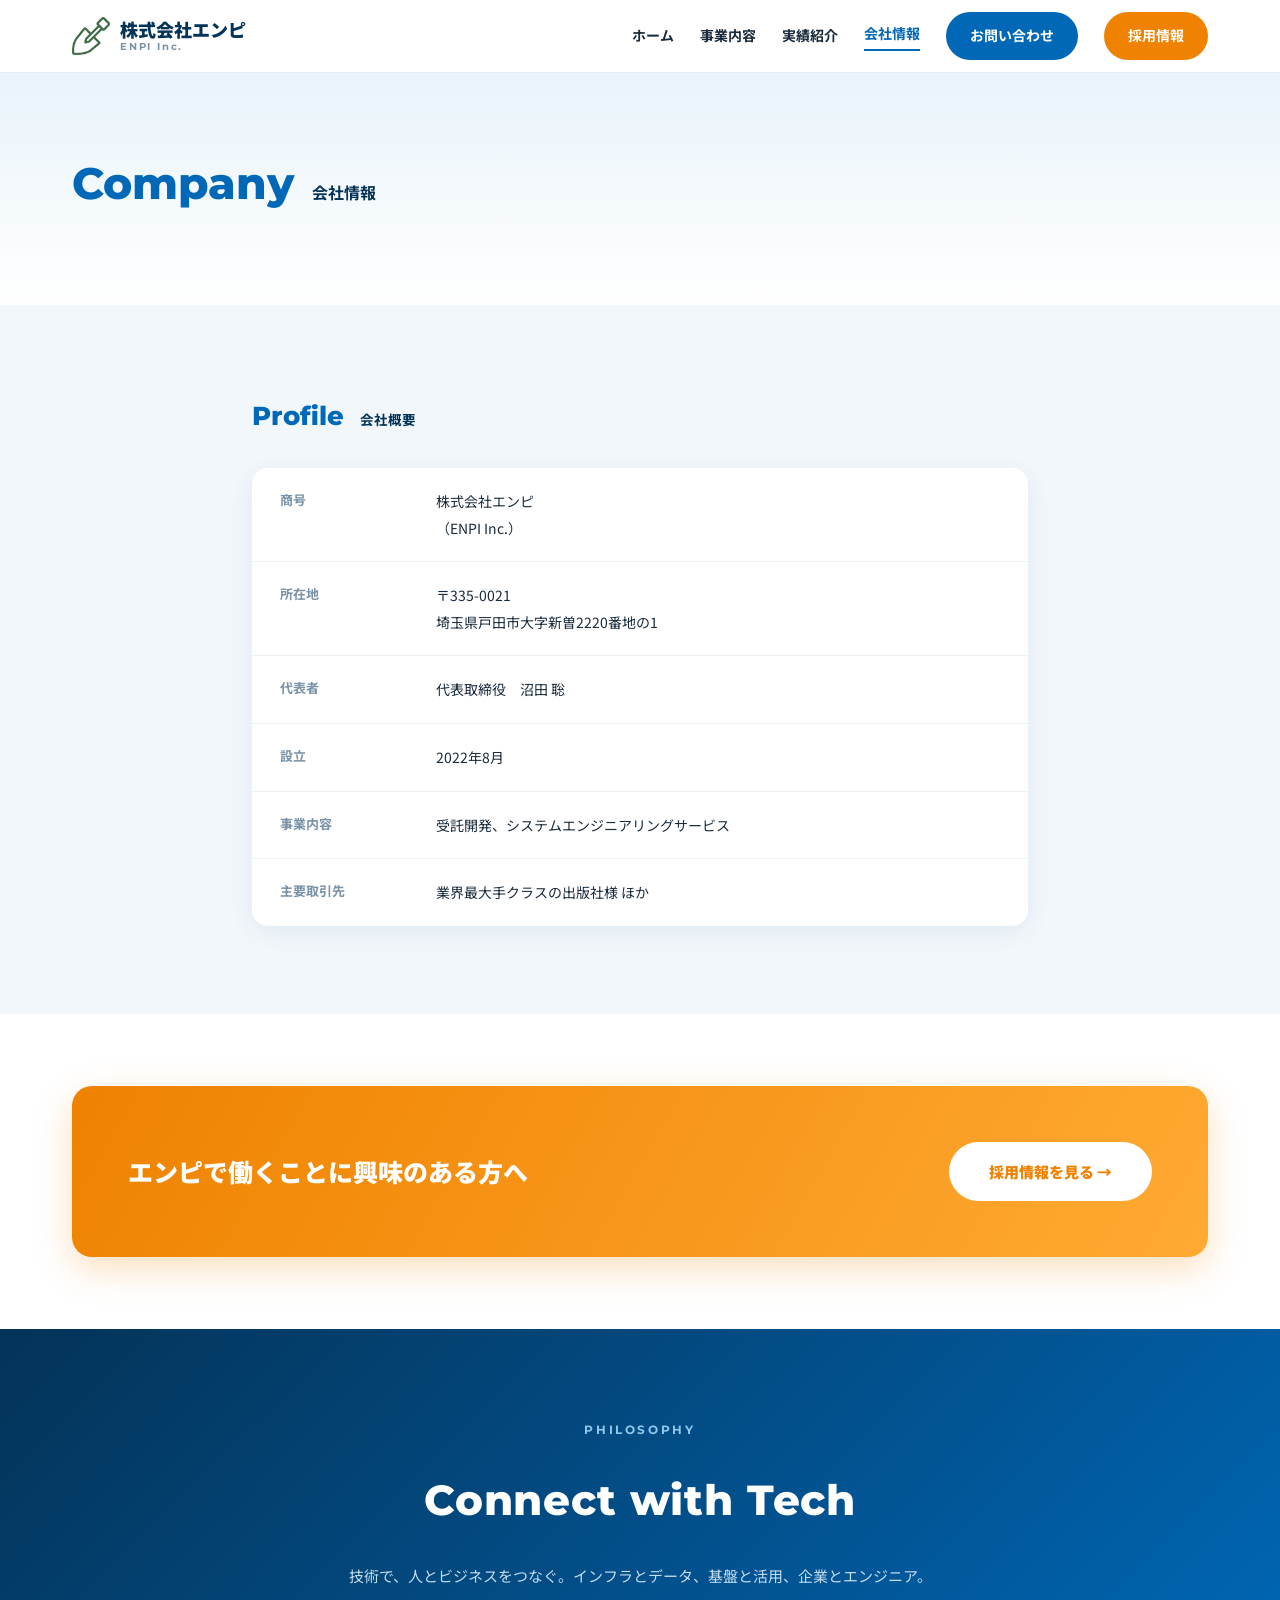
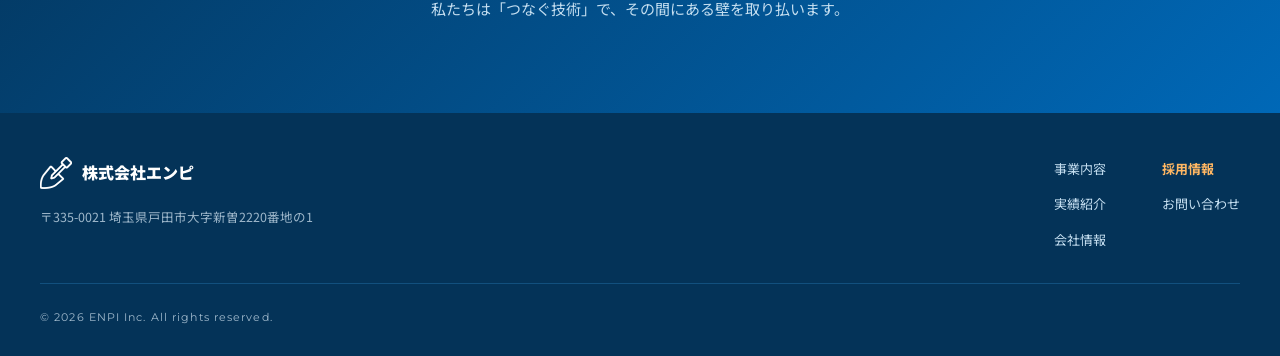
==== commit 858ad388: "Add files via upload" ====
--- a/company.html
+++ b/company.html
@@ -33,18 +33,17 @@
 <section class="page-title">
   <div class="container">
     <div class="head"><span class="en">Company</span><span class="ja">会社情報</span></div>
-    <p class="lead">株式会社エンピの経営理念、会社概要、アクセスのご案内。</p>
   </div>
 </section>
 
 
 <section class="sec sec-alt">
-  <div class="container">
+  <div class="container" style="max-width:840px">
     <div class="reveal">
       <div class="sec-head" style="margin-bottom:28px"><span class="en" style="font-size:26px">Profile</span><span class="ja" style="font-size:13.5px">会社概要</span></div>
       <dl class="def-card" style="margin:0">
-        <div class="row"><dt>商号</dt><dd>株式会社エンピ（ENPI Inc.）</dd></div>
-        <div class="row"><dt>所在地</dt><dd>〒335-0021<br>埼玉県戸田市大字新曽2220番地の1</dd></div>
+        <div class="row"><dt>商号</dt><dd>株式会社エンピ<br><span style="white-space:nowrap">（ENPI Inc.）</span></dd></div>
+        <div class="row"><dt>所在地</dt><dd>〒335-0021<br>埼玉県戸田市大字新曽<span style="white-space:nowrap">2220番地の1</span></dd></div>
         <div class="row"><dt>代表者</dt><dd>代表取締役　沼田 聡</dd></div>
         <div class="row"><dt>設立</dt><dd>2022年8月</dd></div>
         <div class="row"><dt>事業内容</dt><dd>受託開発、システムエンジニアリングサービス</dd></div>
--- a/css/style.css
+++ b/css/style.css
@@ -8,9 +8,10 @@
 }
 *{box-sizing:border-box}
 body{margin:0;background:#fff;color:var(--ink);font-family:'Noto Sans JP',sans-serif;-webkit-font-smoothing:antialiased;line-height:1.8}
-/* 改行の最適化：見出しは行のバランスを取り、日本語は文節単位で折り返す（対応ブラウザのみ） */
-h1,h2,h3{text-wrap:balance}
-h1,h2,h3,.lead{word-break:auto-phrase}
+/* 改行の最適化：見出しは行のバランスを取り、本文は行末の孤立を防ぎ、日本語は文節単位で折り返す（対応ブラウザのみ） */
+h1,h2,h3,h4{text-wrap:balance}
+p,li,dd,figcaption{text-wrap:pretty}
+body{word-break:auto-phrase}
 a{color:var(--blue);text-decoration:none;transition:.2s}
 a:hover{color:#3390D5}
 img{max-width:100%;display:block}
@@ -77,7 +78,7 @@
 
 /* Hero (top) */
 .hero{background:linear-gradient(180deg,var(--sky) 0%,#fff 100%);overflow:hidden}
-.hero .inner{padding:88px 0 96px;display:grid;grid-template-columns:1.1fr 1fr;gap:56px;align-items:center}
+.hero .inner{padding:52px 0 76px;display:grid;grid-template-columns:1.1fr 1fr;gap:56px;align-items:center}
 .hero .kicker{font-family:var(--en);font-weight:700;font-size:14px;color:var(--blue);letter-spacing:.18em;margin-bottom:20px}
 .hero h1{font-size:44px;line-height:1.5;font-weight:900;margin-bottom:24px;color:var(--navy)}
 .hero .lead{font-size:15.5px;line-height:2.1;color:var(--gray);margin-bottom:40px}
@@ -138,6 +139,7 @@
 .cta-blue{background:linear-gradient(135deg,var(--navy),var(--blue));color:#fff;box-shadow:0 10px 32px rgba(0,60,120,.22)}
 .cta-orange{background:linear-gradient(120deg,var(--orange),#FFAA33);color:#fff;box-shadow:0 12px 36px rgba(239,130,0,.26)}
 .recruit-banner{border-radius:24px;background:linear-gradient(120deg,var(--orange),#FFAA33);color:#fff;padding:64px;display:flex;align-items:center;justify-content:space-between;gap:48px;box-shadow:0 14px 40px rgba(239,130,0,.28);position:relative;overflow:hidden}
+.eq-h{min-height:0;box-sizing:border-box}
 .recruit-banner .deco{position:absolute;border-radius:50%;background:rgba(255,255,255,.12)}
 .recruit-banner .kicker{font-family:var(--en);font-size:13px;letter-spacing:.2em;font-weight:700;margin-bottom:14px}
 .recruit-banner h2{font-size:32px;font-weight:900;margin-bottom:14px;line-height:1.6}
@@ -252,7 +254,7 @@
 .philosophy p{font-size:15px;color:#C4DEF0;line-height:2.2;max-width:620px;margin:0 auto}
 
 /* Recruit */
-.r-hero{background:linear-gradient(120deg,#3A2410,#7A4A08 45%,var(--orange));color:#fff;position:relative;overflow:hidden}
+.r-hero{background:linear-gradient(100deg,rgba(18,11,4,.88) 25%,rgba(58,36,16,.66) 55%,rgba(122,74,8,.4)),url(../asset/recruit-hero.webp) center/cover no-repeat;color:#fff;position:relative;overflow:hidden}
 .r-hero .inner{padding:96px 0 104px;position:relative;max-width:820px}
 .r-hero .kicker{font-family:var(--en);font-size:13px;letter-spacing:.22em;font-weight:700;color:#FFD8A3;margin-bottom:22px}
 .r-hero h1{font-size:46px;font-weight:900;line-height:1.55;margin-bottom:22px}
@@ -304,6 +306,7 @@
 .tabs{display:flex;gap:10px;margin-bottom:0}
 .tab-btn{font-family:inherit;font-size:14.5px;font-weight:700;padding:16px 32px;border:none;border-radius:14px 14px 0 0;background:var(--sky2);color:var(--gray);cursor:pointer;transition:.2s}
 .tab-btn.is-active{background:#fff;color:var(--blue);box-shadow:0 -6px 18px rgba(0,60,120,.06)}
+.tab-select{display:none}
 .tab-panel{display:none;background:#fff;border-radius:0 20px 20px 20px;box-shadow:0 10px 32px rgba(0,60,120,.08);padding:8px 0}
 .tab-panel.is-active{display:block}
 /* FAQ */
@@ -325,13 +328,21 @@
 input[type=text],input[type=email],input[type=tel],select,textarea{width:100%;font-family:inherit;font-size:14px;padding:13px 16px;border:1.5px solid #D5E2EC;border-radius:10px;background:#F8FBFD;color:var(--ink);transition:.2s}
 input:focus,select:focus,textarea:focus{outline:none;border-color:var(--blue);background:#fff;box-shadow:0 0 0 3px rgba(0,104,183,.12)}
 textarea{resize:vertical;min-height:140px}
+input[type=file]{width:100%;font-family:inherit;font-size:13.5px;color:var(--gray);padding:11px 14px;border:1.5px dashed #C2D3E0;border-radius:10px;background:#F8FBFD;cursor:pointer;transition:.2s}
+input[type=file]:hover{border-color:var(--blue);background:#fff}
+input[type=file]::file-selector-button{font-family:inherit;font-size:13px;font-weight:700;color:var(--blue);background:var(--sky);border:none;border-radius:8px;padding:8px 16px;margin-right:14px;cursor:pointer;transition:.2s}
+input[type=file]::file-selector-button:hover{background:var(--sky2)}
+.file-note{font-size:12px;color:var(--muted);margin-top:8px}
 .form-msg{display:none;background:#E8F7EE;border:1.5px solid #7BC89B;color:#1E6B40;border-radius:12px;padding:18px 24px;font-size:14px;font-weight:700;margin-bottom:24px}
 .form-msg.is-visible{display:block}
+.form-msg.is-error{background:#FDECEC;border-color:#E8A0A0;color:#B23B3B}
+.hp{position:absolute;left:-9999px;width:1px;height:1px;overflow:hidden}
+button[disabled]{opacity:.6;cursor:not-allowed}
 
 /* Footer */
 .site-footer{background:var(--navy);color:#9FB8CB}
-.site-footer .inner{padding:64px 0 40px}
-.site-footer .top{display:flex;justify-content:space-between;gap:48px;padding-bottom:44px;border-bottom:1px solid #12507E}
+.site-footer .inner{padding:44px 0 28px}
+.site-footer .top{display:flex;justify-content:space-between;gap:48px;padding-bottom:32px;border-bottom:1px solid #12507E}
 .site-footer .brand{color:#fff}
 .site-footer .addr{font-size:12.5px;line-height:1.9;margin-top:16px}
 .fnav{display:flex;gap:56px}
@@ -360,11 +371,11 @@
 
 /* Responsive */
 @media(max-width:960px){
-  .hero .inner{grid-template-columns:1fr;padding:32px 0 56px;gap:36px}
+  .hero .inner{grid-template-columns:1fr;padding:0 0 52px;gap:28px}
   .hero .inner > div{order:2}
   .hero .inner > .hero-photos{order:1;grid-template-columns:1fr;gap:0}
-  .hero-photos .ph:not(:nth-child(1)){display:none}
-  .hero-photos .ph:nth-child(1){transform:none;aspect-ratio:16/9;box-shadow:0 8px 24px rgba(0,60,120,.15)}
+  .hero-photos .ph:not(:nth-child(2)){display:none}
+  .hero-photos .ph:nth-child(2){transform:none;aspect-ratio:16/9;border-radius:0;box-shadow:0 8px 24px rgba(0,60,120,.15)}
   .strength-grid{grid-template-columns:1fr;gap:40px}
   .strength-photo{aspect-ratio:16/10}
   .proj-row{grid-template-columns:1fr;gap:28px}
@@ -393,6 +404,7 @@
   .layers-ops .l-name,.layers-ops .l-role{writing-mode:horizontal-tb}
   .svc-block .col:first-child{border-right:none;border-bottom:1px solid var(--line)}
   .cta-band,.recruit-banner{flex-direction:column;text-align:center;padding:44px 32px}
+  .eq-h{min-height:0}
   .steps{flex-direction:column;gap:12px}
   .step-arrow{justify-content:center;transform:rotate(90deg);padding:0}
   .company-grid{grid-template-columns:1fr !important}
@@ -409,16 +421,31 @@
   .hero h1 br,.hero-proof br,.img-band h2 br,.cta-band h2 br,.cta-blue h3 br,.recruit-banner h2 br,.r-hero h1 br,.iv-card h3 br,.case-hero h3 br,.br-pc{display:none}
   .grid-3,.grid-2,.svc-tiles,.num-grid{grid-template-columns:1fr}
   .svc-tile.is-primary{grid-column:span 1;grid-template-columns:1fr}
-  .svc-tile.is-primary .tile-illust{grid-column:1;grid-row:auto;height:130px;margin-bottom:18px}
-  .hero h1{font-size:32px}
+  .svc-tile.is-primary .tile-illust{grid-column:1;grid-row:auto;height:130px;margin-bottom:18px;object-position:left center}
+  .hero h1{font-size:32px;line-height:1.45;margin-bottom:18px}
+  .hero .kicker{margin-bottom:14px}
+  .hero .lead{font-size:14.5px;line-height:1.95;margin-bottom:28px}
+  .r-hero{background:linear-gradient(180deg,rgba(14,9,3,.9) 30%,rgba(40,24,8,.8) 70%,rgba(90,54,10,.72)),url(../asset/recruit-hero.webp) 88% center/cover no-repeat}
+  .r-hero .inner{padding:60px 0 68px}
   .r-hero h1{font-size:32px}
   .page-title .en{font-size:34px}
   .container{padding-left:20px;padding-right:20px}
   .stats-bar{grid-template-columns:1fr}
   .form-card{padding:32px 24px}
+  .sec{padding:52px 0}
+  .cta-blue{flex-direction:column !important;align-items:center !important;text-align:center;gap:18px;padding:44px 32px !important}
+  .cta-blue h3{font-size:24px !important}
   .case-media{height:180px}
   .case-hero .head{padding:32px 20px}
   .case-hero .head h2{font-size:22px;line-height:1.5}
   .news-list .row{flex-wrap:wrap;gap:10px 16px;padding:20px 16px}
   .news-list .ttl{flex-basis:100%;margin-top:2px;line-height:1.5}
+  .news-sec{padding:34px 0 !important}
+  .def-card .row,.def-table .row{grid-template-columns:92px 1fr;gap:12px;padding:16px 18px}
+  .def-card dd,.def-table .row dd{word-break:normal;overflow-wrap:anywhere}
+  .tabs{display:none}
+  .tab-select-label{display:block;font-size:12px;font-weight:700;color:var(--blue);letter-spacing:.04em;margin-bottom:8px}
+  .tab-select-label::before{content:"▼ ";font-size:9px;vertical-align:1px}
+  .tab-select{display:block;width:100%;font-family:inherit;font-size:16px;font-weight:700;color:var(--blue);padding:16px 60px 16px 18px;border:2px solid var(--blue);border-radius:12px;background:var(--sky) url("data:image/svg+xml,%3Csvg xmlns='http://www.w3.org/2000/svg' width='34' height='34' viewBox='0 0 34 34'%3E%3Ccircle cx='17' cy='17' r='17' fill='%230068B7'/%3E%3Cpath d='M11 14l6 6 6-6' fill='none' stroke='%23fff' stroke-width='2.4' stroke-linecap='round' stroke-linejoin='round'/%3E%3C/svg%3E") no-repeat right 12px center;-webkit-appearance:none;appearance:none;cursor:pointer;margin-bottom:16px;box-shadow:0 6px 20px rgba(0,60,120,.1)}
+  .tab-panel{border-radius:16px}
 }
